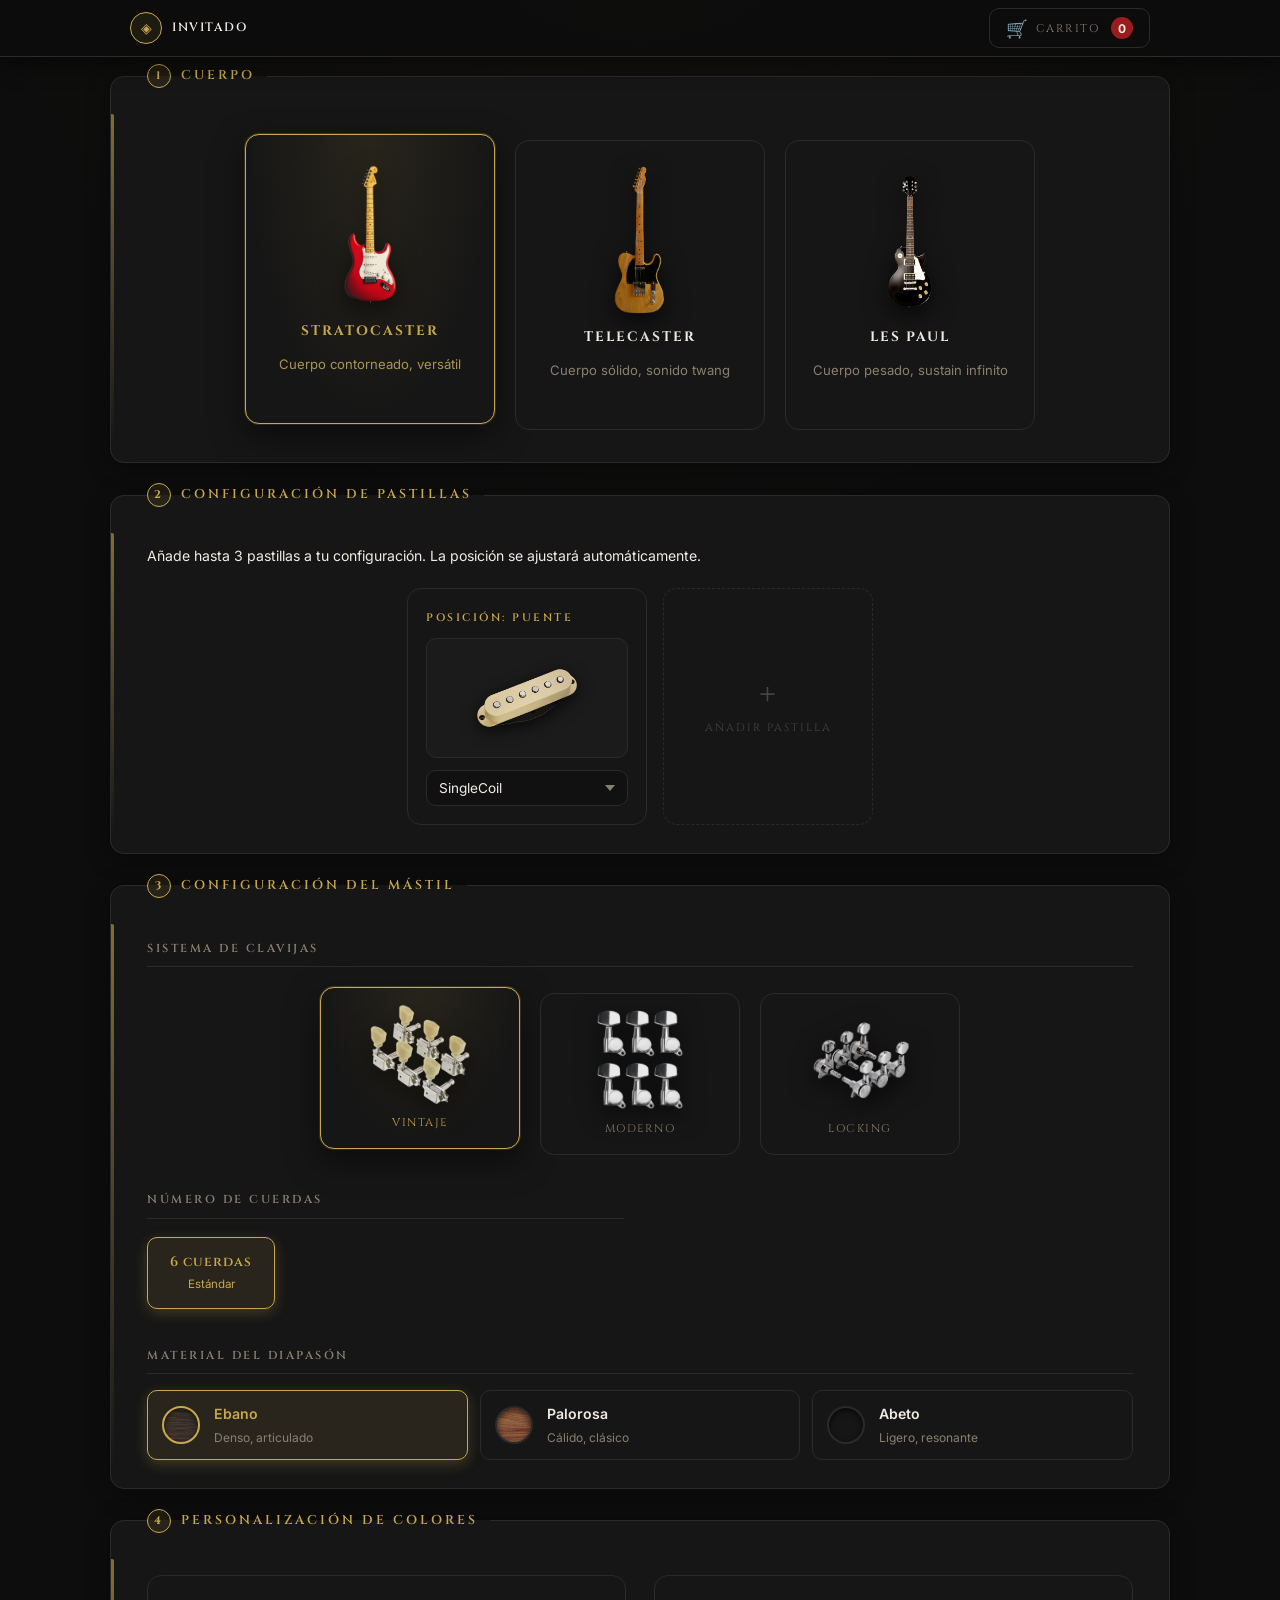
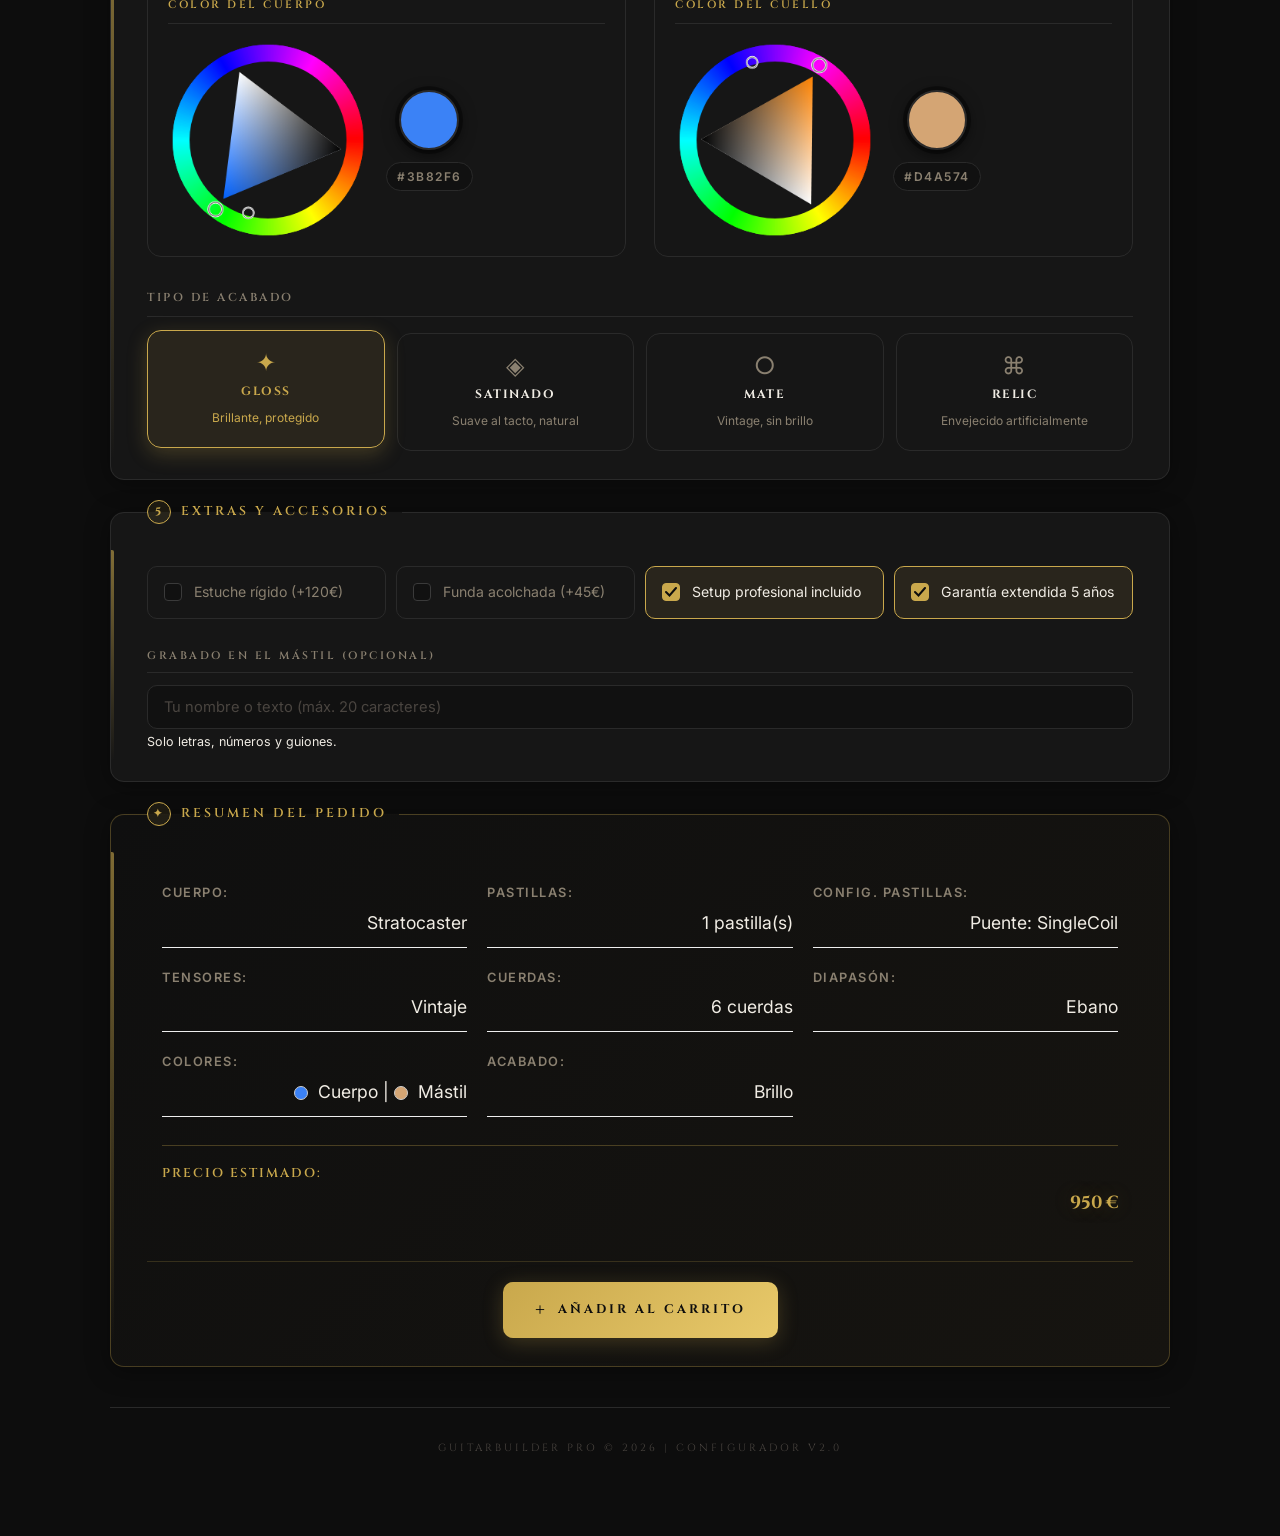
==== formulario_personalizacion_guitarra.html @ 03c35bcf "Update guitar customization form labels and options" ====
<!DOCTYPE html>
<html lang="es">
<head>
    <meta charset="UTF-8">
    <meta name="viewport" content="width=device-width, initial-scale=1.0">
    <link rel="stylesheet" href="css/main.css">
    <title>Personalización de Guitarras</title>
<base target="_blank">
</head>
<body>
    <!-- =========================================
         BARRA DE NAVEGACIÓN SUPERIOR
         ========================================= -->
    <nav class="barra-superior">
        <div class="barra-contenido">
            <!-- Usuario -->
            <div class="barra-usuario">
                <span class="usuario-icono">◈</span>
                <span class="usuario-nombre" id="nombre-usuario">Invitado</span>
                <button type="button" class="btn-logout" id="btn-logout" onclick="cerrarSesion()" style="display: none;">
                    Salir
                </button>
            </div>
            
            <!-- Carrito -->
            <div class="barra-carrito">
                <button type="button" class="btn-carrito" id="btn-carrito" onclick="toggleCarrito()">
                    <span class="carrito-icono">🛒</span>
                    <span class="carrito-texto">Carrito</span>
                    <span class="carrito-contador" id="contador-carrito">0</span>
                </button>
                
                <!-- Panel desplegable del carrito -->
                <div class="panel-carrito" id="panel-carrito">
                    <div class="carrito-header">
                        <h3>Tu Configuración</h3>
                        <button type="button" class="btn-cerrar-carrito" onclick="toggleCarrito()">✕</button>
                    </div>
                    <div class="carrito-vacio" id="carrito-vacio">
                        <p>No hay guitarras en el carrito</p>
                        <small>Configura tu guitarra ideal y añádela aquí</small>
                    </div>
                    <div class="carrito-items" id="carrito-items"></div>
                    <div class="carrito-footer" id="carrito-footer" style="display: none;">
                        <div class="carrito-total">
                            <span>Total estimado:</span>
                            <span id="carrito-total-precio">0 €</span>
                        </div>
                        <button type="button" class="btn-carrito-comprar" onclick="finalizarPedido()">
                            Finalizar Pedido
                        </button>
                    </div>
                </div>
            </div>
        </div>
    </nav>

    <main>
        <form id="configurador-guitarra" action="/procesar-pedido" method="POST">

            <!-- PASO 1: CUERPO -->
            <fieldset class="grupo-configuracion" id="grupo-cuerpo">
                <legend><h2 data-step="1">Cuerpo</h2></legend>

                <div class="opciones-radio" role="radiogroup" aria-label="Tipo de cuerpo">
                    <label class="opcion-tarjeta" id="opcion-tarjeta_cuerpo_strat">
                        <input type="radio" name="cuerpo" value="stratocaster" id="cuerpo_strat" checked required>
                        <div class="tarjeta-contenido">
                            <img src="./imgs/guitarra_strato.png" alt="Guitarra Stratocaster con cuerpo contorneado y tres pastillas simples" class="img-stratocaster">
                            <span class="nombre-opcion">Stratocaster</span>
                            <span class="descripcion-opcion">Cuerpo contorneado, versátil</span>
                        </div>
                    </label>

                    <label class="opcion-tarjeta">
                        <input type="radio" name="cuerpo" value="telecaster" id="cuerpo_tele" required>
                        <div class="tarjeta-contenido">
                            <img src="./imgs/guitarra_tele.png" alt="Guitarra Telecaster con cuerpo sólido y dos pastillas" class="img-telecaster">
                            <span class="nombre-opcion">Telecaster</span>
                            <span class="descripcion-opcion">Cuerpo sólido, sonido twang</span>
                        </div>
                    </label>

                    <label class="opcion-tarjeta">
                        <input type="radio" name="cuerpo" value="lespaul" id="cuerpo_lp" required>
                        <div class="tarjeta-contenido">
                            <img src="./imgs/guitarra_lp.png" alt="Guitarra Les Paul con cuerpo pesado y dos pastillas dobles" class="img-lespaul">
                            <span class="nombre-opcion">Les Paul</span>
                            <span class="descripcion-opcion">Cuerpo pesado, sustain infinito</span>
                        </div>
                    </label>
                </div>
            </fieldset>

            <!--PASO 2: Pastillas-->
            <fieldset class="grupo-configuracion" id="grupo-pastillas">
                <legend><h2 data-step="2">Configuración de Pastillas</h2></legend>
                <p style="color: var(--texto-secundario); margin-bottom: 20px;">Añade hasta 3 pastillas a tu configuración. La posición se ajustará automáticamente.</p>

                <div class="contenedor-dinamico-pastillas" id="contenedor-dinamico-pastillas">
                    </div>
            </fieldset>

            <!-- PASO 3: MÁSTIL -->
            <fieldset class="grupo-configuracion" id="grupo-mastil">
                <legend><h2 data-step="3">Configuración del Mástil</h2></legend>

                <!-- Tensores -->
                <div class="subgrupo">
                    <h3>Sistema de Clavijas</h3>
                    <div class="opciones-radio" role="radiogroup" aria-label="Tipo de Clavija">
                        <label class="opcion-tarjeta mini">
                            <input type="radio" name="clavijas" value="Vintaje" id="clavija_vintage" checked required>
                            <div class="tarjeta-contenido">
                                <img src="imgs/tensor_K.png" alt="Clavija tipo Kluson">
                                <span>Vintaje</span>
                            </div>
                        </label>

                        <label class="opcion-tarjeta mini">
                            <input type="radio" name="clavijas" value="Moderno" id="clavija_moderno" required>
                            <div class="tarjeta-contenido">
                                <img src="imgs/clavmod.png" alt="Clavija moderna">
                                <span>Moderno</span>
                            </div>
                        </label>

                        <label class="opcion-tarjeta mini">
                            <input type="radio" name="clavijas" value="Locking" id="clavija_locking" required>
                            <div class="tarjeta-contenido">
                                <img src="imgs/autoblock.png" alt="Clavija locking">
                                <span>Locking</span>
                            </div>
                        </label>
                    </div>
                </div>

                <!-- ENVOLTORIO NUEVO PARA LAS 2 COLUMNAS -->
                <div class="contenedor-columnas">

                    <!-- Cuerdas -->
                    <div class="subgrupo">
                        <h3>Número de Cuerdas</h3>
                        <div class="opciones-radio" role="radiogroup" aria-label="Número de cuerdas">
                            <label class="opcion-boton">
                                <input type="radio" name="cuerdas" value="6" id="cuerdas_6" checked required>
                                <span>6 cuerdas</span>
                                <small>Estándar</small>
                            </label>
                        </div>
                    </div>

                </div>

                <!-- Material del diapasón (CON TEXTURAS REALES) -->
                <div class="subgrupo">
                    <h3>Material del Diapasón</h3>
                    <div class="selector-materiales" role="radiogroup" aria-label="Material del diapasón">

                        <label class="opcion-material">
                            <input type="radio" name="diapason" value="Ebano" checked required>
                            <div class="swatch-madera" style="background-image: url('imgs/ebano.png');"></div>
                            <div class="info-material">
                                <span>Ebano</span>
                                <small>Denso, articulado</small>
                            </div>
                        </label>

                        <label class="opcion-material">
                            <input type="radio" name="diapason" value="Palorosa" required>
                            <div class="swatch-madera" style="background-image: url('imgs/palorosa.png');"></div>
                            <div class="info-material">
                                <span>Palorosa</span>
                                <small>Cálido, clásico</small>
                            </div>
                        </label>

                        <label class="opcion-material">
                            <input type="radio" name="diapason" value="Abeto" required>
                            <div class="swatch-madera" style="background-image: url('imgs/abeto.png');"></div>
                            <div class="info-material">
                                <span>Abeto</span>
                                <small>Ligero, resonante</small>
                            </div>
                        </label>

                    </div>
                </div>

            </fieldset>

            <!-- PASO 4: COLORES -->
            <fieldset class="grupo-configuracion" id="grupo-colores">
                <legend><h2 data-step="4">Personalización de Colores</h2></legend>

                <div class="ruedas-dobles">
                    <div class="selector-color-rueda">
                        <h3>Color del Cuerpo</h3>
                        <div class="rueda-wrapper">
                            <canvas id="rueda-cuerpo" class="rueda-canvas" width="260" height="260" aria-label="Rueda de color del cuerpo"></canvas>
                            <div class="rueda-preview-box">
                                <div class="rueda-preview-swatch" id="preview-cuerpo" style="background:#3B82F6;"></div>
                                <span class="hex-valor-circulo" id="hex_cuerpo">#3B82F6</span>
                            </div>
                        </div>
                        <input type="hidden" name="color_cuerpo" id="color_cuerpo" value="#3B82F6" required>
                    </div>

                    <div class="selector-color-rueda">
                        <h3>Color del Cuello</h3>
                        <div class="rueda-wrapper">
                            <canvas id="rueda-cuello" class="rueda-canvas" width="260" height="260" aria-label="Rueda de color del cuello"></canvas>
                            <div class="rueda-preview-box">
                                <div class="rueda-preview-swatch" id="preview-cuello" style="background:#D4A574;"></div>
                                <span class="hex-valor-circulo" id="hex_mastil">#D4A574</span>
                            </div>
                        </div>
                        <input type="hidden" name="color_mastil" id="color_mastil" value="#D4A574" required>
                    </div>
                </div>

                <!-- Acabado -->
                <div class="subgrupo">
                    <h3>Tipo de Acabado</h3>
                    <div class="grid-acabado">
                        <label class="opcion-acabado" for="acabado_brillo">
                            <input type="radio" name="acabado" value="brillo" id="acabado_brillo" checked>
                            <div class="acabado-contenido">
                                <span class="acabado-icono">✦</span>
                                <span class="acabado-nombre">Gloss</span>
                                <span class="acabado-desc">Brillante, protegido</span>
                            </div>
                        </label>
                        <label class="opcion-acabado" for="acabado_satin">
                            <input type="radio" name="acabado" value="satin" id="acabado_satin">
                            <div class="acabado-contenido">
                                <span class="acabado-icono">◈</span>
                                <span class="acabado-nombre">Satinado</span>
                                <span class="acabado-desc">Suave al tacto, natural</span>
                            </div>
                        </label>
                        <label class="opcion-acabado" for="acabado_mate">
                            <input type="radio" name="acabado" value="mate" id="acabado_mate">
                            <div class="acabado-contenido">
                                <span class="acabado-icono">○</span>
                                <span class="acabado-nombre">Mate</span>
                                <span class="acabado-desc">Vintage, sin brillo</span>
                            </div>
                        </label>
                        <label class="opcion-acabado" for="acabado_relic">
                            <input type="radio" name="acabado" value="relic" id="acabado_relic">
                            <div class="acabado-contenido">
                                <span class="acabado-icono">⌘</span>
                                <span class="acabado-nombre">Relic</span>
                                <span class="acabado-desc">Envejecido artificialmente</span>
                            </div>
                        </label>
                    </div>
                </div>
            </fieldset>

            <!-- PASO 5: EXTRAS -->
            <fieldset class="grupo-configuracion" id="grupo-extras">
                <legend><h2 data-step="5">Extras y Accesorios</h2></legend>

                <div class="opciones-extras">
                <label class="opcion-check">
                    <input type="checkbox" name="extras" value="estuche" id="extra_estuche">
                    <span>Estuche rígido (+120€)</span>
                </label>

                <label class="opcion-check">
                    <input type="checkbox" name="extras" value="fundas" id="extra_funda">
                    <span>Funda acolchada (+45€)</span>
                </label>

                <label class="opcion-check">
                    <input type="checkbox" name="extras" value="setup" id="extra_setup" checked>
                    <span>Setup profesional incluido</span>
                </label>

                <label class="opcion-check">
                    <input type="checkbox" name="extras" value="garantia" id="extra_garantia" checked>
                    <span>Garantía extendida 5 años</span>
                </label>
                </div>

                <!-- Grabado personalizado -->
                <div class="subgrupo campo-grabado">
                    <h3>Grabado en el mástil (opcional)</h3>
                    <input type="text" name="grabado" id="grabado" 
                           maxlength="20" placeholder="Tu nombre o texto (máx. 20 caracteres)"
                           pattern="[A-Za-z0-9\s\-]{0,20}">
                    <small>Solo letras, números y guiones.</small>
                </div>
            </fieldset>

            <!-- RESUMEN EN TIEMPO REAL -->
            <fieldset class="grupo-configuracion resumen-activo" id="grupo-resumen">
                <legend><h2 data-step="✦">Resumen del Pedido</h2></legend>

                <div class="resumen-grid">
                    <div class="resumen-item">
                        <span class="resumen-label">Cuerpo:</span>
                        <span class="resumen-valor" id="resumen-cuerpo">Stratocaster</span>
                    </div>
                    <div class="resumen-item">
                        <span class="resumen-label">Pastillas:</span>
                        <span class="resumen-valor" id="resumen-pastillas">2 pastillas</span>
                    </div>
                    <div class="resumen-item">
                        <span class="resumen-label">Config. pastillas:</span>
                        <span class="resumen-valor" id="resumen-tipos-pastilla">Puente: Single Coil | Mástil: Single Coil</span>
                    </div>
                    <div class="resumen-item">
                        <span class="resumen-label">Tensores:</span>
                        <span class="resumen-valor" id="resumen-tensor">Vintage Kluson</span>
                    </div>
                    <div class="resumen-item">
                        <span class="resumen-label">Cuerdas:</span>
                        <span class="resumen-valor" id="resumen-cuerdas">6 cuerdas</span>
                    </div>
                    <div class="resumen-item">
                        <span class="resumen-label">Diapasón:</span>
                        <span class="resumen-valor" id="resumen-diapason">Ebano</span>
                    </div>
                    <div class="resumen-item">
                        <span class="resumen-label">Colores:</span>
                        <span class="resumen-valor" id="resumen-colores">Cuerpo: Azul | Mástil: Natural</span>
                    </div>
                    <div class="resumen-item">
                        <span class="resumen-label">Acabado:</span>
                        <span class="resumen-valor" id="resumen-acabado">Brillo</span>
                    </div>
                    <div class="resumen-item resumen-total">
                        <span class="resumen-label">Precio estimado:</span>
                        <span class="resumen-valor" id="resumen-precio">1.299 €</span>
                    </div>
                </div>
                
                <!-- Botón añadir al carrito -->
                <div class="acciones-carrito-form">
                    <button type="button" class="btn-primario" id="btn-anadir-carrito" onclick="anadirAlCarrito()">
                        <span class="btn-icono">+</span>
                        Añadir al Carrito
                    </button>
                </div>
            </fieldset>
        </form>
    </main>

    <footer>
        <p>GuitarBuilder Pro &copy; 2026 | Configurador v2.0</p>
    </footer>

    <script>

        // =========================================
        // GESTIÓN DEL USUARIO — Verificar sesión con Flask
        // =========================================

        const API_URL = "https://pr3-web.onrender.com";  // URL de tu Flask

        async function cargarUsuario() {
            const nombreElement = document.getElementById('nombre-usuario');
            const logoutBtn = document.getElementById('btn-logout');
            
            // 1. Intentar primero con localStorage (más fiable en archivos locales)
            const usuarioLocal = localStorage.getItem('guitarUser');
            
            if (usuarioLocal) {
                nombreElement.textContent = usuarioLocal;
                if (logoutBtn) logoutBtn.style.display = 'inline-block';
            }

            // 2. Intentar sincronizar con el servidor de fondo
            try {
                const respuesta = await fetch(`${API_URL}/me`, {
                    method: 'GET',
                    credentials: 'include'
                });
                const datos = await respuesta.json();
                
                if (datos.logged_in && datos.user) {
                    const nombreMostrar = datos.user.nombre || datos.user.username;
                    nombreElement.textContent = nombreMostrar;
                    localStorage.setItem('guitarUser', nombreMostrar);
                    if (logoutBtn) logoutBtn.style.display = 'inline-block';
                }
            } catch (error) {
                console.warn('No se pudo conectar con el servidor, usando datos locales.');
            }
        }

        // Función para cerrar sesión
        function cerrarSesion() {
            // Limpiar localStorage
            localStorage.removeItem('guitarUser');
            localStorage.removeItem('guitarUserId');
            
            // Llamar a Flask para cerrar sesión en el servidor
            fetch(`${API_URL}/logout`, {
                method: 'POST',
                credentials: 'include'
            }).finally(() => {
                // Redirigir al login
                window.location.href = 'login.html';
            });
        }
        
        let carrito = [];
        
        function toggleCarrito() {
            const panel = document.getElementById('panel-carrito');
            panel.classList.toggle('activo');
        }
        
        function actualizarCarritoUI() {
            const contador = document.getElementById('contador-carrito');
            const itemsContainer = document.getElementById('carrito-items');
            const vacioMsg = document.getElementById('carrito-vacio');
            const footer = document.getElementById('carrito-footer');
            const totalPrecio = document.getElementById('carrito-total-precio');
            
            contador.textContent = carrito.length;
            
            if (carrito.length === 0) {
                vacioMsg.style.display = 'block';
                itemsContainer.innerHTML = '';
                footer.style.display = 'none';
                return;
            }
            
            vacioMsg.style.display = 'none';
            footer.style.display = 'block';
            
            let total = 0;
            itemsContainer.innerHTML = carrito.map((item, index) => {
                total += item.precio;
                const nombreCuerpo = textos.cuerpo[item.tipo] || item.tipo;
                const nombreAcabado = textos.acabado[item.acabado] || item.acabado;
                return `
                    <div class="carrito-item">
                        <div class="carrito-item-info">
                            <span class="carrito-item-nombre">${nombreCuerpo}</span>
                            <span class="carrito-item-detalles">${item.pastilla} · ${nombreAcabado}</span>
                        </div>
                        <div class="carrito-item-precio">${item.precio.toLocaleString('es-ES')} €</div>
                        <button type="button" class="btn-eliminar-item" onclick="eliminarDelCarrito(${index})">✕</button>
                    </div>
                `;
            }).join('');
            
            totalPrecio.textContent = total.toLocaleString('es-ES') + ' €';
        }
        
        function anadirAlCarrito() {
            const precioTexto = document.getElementById('resumen-precio').textContent;
            const precio = parseInt(precioTexto.replace(/\D/g, ''));

            // Leemos los valores CRUDOS del formulario (no los textos del resumen)
            const fd = new FormData(form);
            const datos = Object.fromEntries(fd);

            // Configuración de pastillas: recogemos cada select dinámico con su posición
            const selectsPastillas = contenedorDinamico.querySelectorAll('select');
            const numPastillas = selectsPastillas.length;
            const configPastillas = [];
            selectsPastillas.forEach((sel, index) => {
                const pos = nombresPosiciones[numPastillas][index];
                configPastillas.push(`${pos}: ${textos.tipo_pastilla[sel.value]}`);
            });

            const config = {
                // Campos que van directos al JSON del pedido
                tipo:        datos.cuerpo || '',                       // tipoPedido (Forma)
                madera:      datos.diapason || '',                     // maderaPedido
                color:       datos.color_cuerpo || '',                 // colorPedido (cuerpo)
                acabado:     datos.acabado || '',                      // acabadoPedido
                pastilla:    configPastillas.join(' | '),              // pastillaPedido
                clavija:     datos.clavijas || '',                     // clavijaPedido
                inscripcion: (datos.grabado || '').trim(),             // InscripcionPedido
                precio:      precio,

                // Datos extra que no van en el formato JSON pero conviene guardar
                detalles: {
                    colorMastil: datos.color_mastil || '',
                    cuerdas:     datos.cuerdas || '',
                    extras:      fd.getAll('extras')
                }
            };

            carrito.push(config);
            actualizarCarritoUI();
            
            const btn = document.getElementById('btn-anadir-carrito');
            const originalText = btn.innerHTML;
            btn.innerHTML = '<span class="btn-icono">✓</span> Añadido';
            btn.style.background = 'linear-gradient(135deg, #2a9b2a 0%, #3cb043 100%)';
            setTimeout(() => {
                btn.innerHTML = originalText;
                btn.style.background = '';
            }, 1500);
        }
        
        function eliminarDelCarrito(index) {
            carrito.splice(index, 1);
            actualizarCarritoUI();
        }
        
        async function finalizarPedido() {
            if (carrito.length === 0) {
                alert("El carrito está vacío");
                return;
            }

            // Enviamos la primera guitarra del carrito.
            const item = carrito[0];

            const datosPedido = {
                tipo:        item.tipo,         // tipoPedido (Forma)
                madera:      item.madera,       // maderaPedido
                color:       item.color,        // colorPedido
                acabado:     item.acabado,      // acabadoPedido
                pastilla:    item.pastilla,     // pastillaPedido
                clavija:     item.clavija,      // clavijaPedido
                inscripcion: item.inscripcion,  // InscripcionPedido
                precio:      item.precio,
                detalles:    JSON.stringify(item.detalles)
            };

            try {
                const respuesta = await fetch(`${API_URL}/pedido`, {
                    method: 'POST',
                    headers: { 'Content-Type': 'application/json' },
                    credentials: 'include', // CRÍTICO: Para enviar la cookie de sesión
                    body: JSON.stringify(datosPedido)
                });

                const resultado = await respuesta.json();

                if (respuesta.ok) {
                    alert(`¡Pedido realizado con éxito! ID: ${resultado.pedido_id}`);
                    carrito = []; // Vaciar carrito
                    actualizarCarritoUI();
                    toggleCarrito(); // Cerrar panel
                } else {
                    alert("Error: " + resultado.error);
                }
            } catch (error) {
                console.error("Error al enviar el pedido:", error);
                alert("No se pudo conectar con el servidor.");
            }
        }
        
        document.addEventListener('click', (e) => {
            const carritoContainer = document.querySelector('.barra-carrito');
            if (!carritoContainer.contains(e.target)) {
                document.getElementById('panel-carrito').classList.remove('activo');
            }
        });

        // =========================================
        // RESTO DEL SCRIPT ORIGINAL
        // =========================================
        const form = document.getElementById('configurador-guitarra');

        const textos = {
            cuerpo: { stratocaster: 'Stratocaster', telecaster: 'Telecaster', lespaul: 'Les Paul' },
            tensor: { 'Vintaje': 'Vintaje', 'Moderno': 'Moderno', 'Locking': 'Locking' },
            diapason: { arce: 'Arce', palorosa: 'Palorosa', ebano: 'Ébano', pauferro: 'Pau Ferro', richlite: 'Richlite' },
            acabado: { brillo: 'Brillo', satin: 'Satinado', mate: 'Mate', relic: 'Relic' },
            tipo_pastilla: { 'P-90': 'P-90', 'SingleCoil': 'SingleCoil', 'Humbucker': 'Humbucker' }
        };

        const posicionesPastilla = {
            1: ['Puente'],
            2: ['Mástil', 'Puente'],
            3: ['Mástil', 'Medio', 'Puente']
        };

        const maxPastillas = 3;
        const contenedorDinamico = document.getElementById('contenedor-dinamico-pastillas');

        const nombresPosiciones = {
            1: ['Puente'],
            2: ['Mástil', 'Puente'],
            3: ['Mástil', 'Medio', 'Puente']
        };

        const imagenesPastillas = {
            'SingleCoil': 'imgs/single.png',
            'Humbucker': 'imgs/humb.png',
            'P-90': 'imgs/P90.png'
        };

        function renderizarPastillasDinamicas() {
            const selectsActuales = contenedorDinamico.querySelectorAll('select');
            const valoresGuardados = Array.from(selectsActuales).map(select => select.value);
            
            let numActual = valoresGuardados.length > 0 ? valoresGuardados.length : 1;
            contenedorDinamico.innerHTML = '';
            const posiciones = nombresPosiciones[numActual];

            for (let i = 0; i < numActual; i++) {
                const num = i + 1;
                const valorPrevio = valoresGuardados[i] || 'SingleCoil';
                const rutaImagen = imagenesPastillas[valorPrevio];
                
                const bloqueHTML = `
                    <div class="bloque-pastilla" id="bloque_pastilla_${num}">
                        ${numActual > 1 ? `<button type="button" class="btn-eliminar" onclick="eliminarPastilla(${i})" aria-label="Eliminar pastilla">✕</button>` : ''}
                        <h3 class="label-posicion">Posición: ${posiciones[i]}</h3>
                        
                        <div class="imagen-pastilla-contenedor">
                            <img src="${rutaImagen}" alt="Pastilla ${valorPrevio}" id="img_pastilla_${num}">
                        </div>

                        <label for="tipo_pastilla_${num}" style="display:none;">Tipo de pastilla ${num}</label>
                        <select name="tipo_pastilla_${num}" id="tipo_pastilla_${num}" onchange="cambiarImagenPastilla(${num}, this.value); actualizarResumen();" required>
                            <option value="P-90" ${valorPrevio === 'P-90' ? 'selected' : ''}>P-90</option>
                            <option value="SingleCoil" ${valorPrevio === 'SingleCoil' ? 'selected' : ''}>SingleCoil</option>
                            <option value="Humbucker" ${valorPrevio === 'Humbucker' ? 'selected' : ''}>Humbucker</option>
                        </select>
                    </div>
                `;
                contenedorDinamico.insertAdjacentHTML('beforeend', bloqueHTML);
            }

            if (numActual < maxPastillas) {
                const btnAddHTML = `
                    <button type="button" class="btn-add-pastilla" onclick="añadirPastilla()">
                        <span class="icono-plus">+</span>
                        <span>Añadir pastilla</span>
                    </button>
                `;
                contenedorDinamico.insertAdjacentHTML('beforeend', btnAddHTML);
            }
            
            actualizarResumen();
        }

        window.cambiarImagenPastilla = function(num, valor) {
            const img = document.getElementById(`img_pastilla_${num}`);
            if (img) {
                img.style.opacity = '0';
                setTimeout(() => {
                    img.src = imagenesPastillas[valor];
                    img.alt = `Pastilla ${valor}`;
                    img.style.opacity = '1';
                }, 200);
            }
        };

        window.añadirPastilla = function() {
            const selects = contenedorDinamico.querySelectorAll('select');
            if (selects.length < maxPastillas) {
                const divTemporal = document.createElement('select');
                divTemporal.value = 'SingleCoil';
                contenedorDinamico.insertBefore(divTemporal, contenedorDinamico.lastElementChild);
                renderizarPastillasDinamicas();
            }
        };

        window.eliminarPastilla = function(indexParaBorrar) {
            const bloques = document.querySelectorAll('.bloque-pastilla');
            if (bloques.length > 1) {
                bloques[indexParaBorrar].remove();
                renderizarPastillasDinamicas();
            }
        };

        const PRECIOS = {
            base: 800,
            cuerpo: { stratocaster: 100, telecaster: 120, lespaul: 250 },
            pastillas: { 'SingleCoil': 50, 'Humbucker': 80, 'P-90': 70 },
            extras: { estuche: 120, fundas: 45, setup: 0, garantia: 0 }
        };

        function validarTexto(valor) {
            if (!valor || valor === "undefined") {
                return '<span class="por-escoger">Por escoger...</span>';
            }
            return valor;
        }

        function actualizarResumen() {
            const fd = new FormData(form);
            const datos = Object.fromEntries(fd);
            let precioTotal = PRECIOS.base;

            const textoCuerpo = textos.cuerpo[datos.cuerpo];
            document.getElementById('resumen-cuerpo').innerHTML = validarTexto(textoCuerpo);
            if(datos.cuerpo) precioTotal += PRECIOS.cuerpo[datos.cuerpo];

            const selectsPastillas = contenedorDinamico.querySelectorAll('select');
            let detallePastillas = [];
            selectsPastillas.forEach((sel, index) => {
                const tipo = sel.value;
                const pos = nombresPosiciones[selectsPastillas.length][index];
                detallePastillas.push(`${pos}: ${textos.tipo_pastilla[tipo]}`);
                precioTotal += PRECIOS.pastillas[tipo];
            });
            
            document.getElementById('resumen-pastillas').innerHTML = selectsPastillas.length > 0 
                ? `${selectsPastillas.length} pastilla(s)` 
                : validarTexto();
            document.getElementById('resumen-tipos-pastilla').innerHTML = detallePastillas.length > 0 
                ? detallePastillas.join(' | ') 
                : validarTexto();

            const dotCuerpo = `<span class="color-muestra-resumen" style="background:${datos.color_cuerpo}"></span>`;
            const dotMastil = `<span class="color-muestra-resumen" style="background:${datos.color_mastil}"></span>`;
            document.getElementById('resumen-colores').innerHTML = 
                `${dotCuerpo} Cuerpo | ${dotMastil} Mástil`;

            const extrasSeleccionados = fd.getAll('extras');
            extrasSeleccionados.forEach(ex => {
                precioTotal += PRECIOS.extras[ex] || 0;
            });

            document.getElementById('resumen-tensor').innerHTML = validarTexto(textos.tensor[datos.clavijas]);
            document.getElementById('resumen-cuerdas').innerHTML = validarTexto(datos.cuerdas ? datos.cuerdas + " cuerdas" : undefined);
            document.getElementById('resumen-diapason').innerHTML = validarTexto(datos.diapason);
            document.getElementById('resumen-acabado').innerHTML = validarTexto(textos.acabado[datos.acabado]);

            document.getElementById('resumen-precio').textContent = precioTotal.toLocaleString('es-ES') + " €";
        }

        form.addEventListener('input', (e) => {
            if (e.target.name === 'pastillas') {
                generarSelectoresPastillas();
            }
            actualizarResumen();
        });

        form.addEventListener('change', (e) => {
            if (e.target.name === 'pastillas') {
                generarSelectoresPastillas();
            }
            actualizarResumen();
        });

        function initRuedaColor(canvasId, hiddenInputId, hexDisplayId, previewId, initialColor) {
            const canvas      = document.getElementById(canvasId);
            const ctx         = canvas.getContext('2d');
            const hiddenInput = document.getElementById(hiddenInputId);
            const hexDisplay  = document.getElementById(hexDisplayId);
            const preview     = document.getElementById(previewId);
            const cx = canvas.width / 2;
            const cy = canvas.height / 2;
            const outerR = cx - 6;
            const innerR = outerR - 22;

            let hue = 0;
            let markerAngle = 0;
            let triSat = 0.6;
            let triBri = 0.8;
            let dragging = null;

            function hexFromHSB(h, s, b) {
                h = h % 360;
                const c = b * s;
                const x = c * (1 - Math.abs((h / 60) % 2 - 1));
                const m = b - c;
                let r,g,bl;
                if (h < 60)      { r=c; g=x; bl=0; }
                else if (h < 120){ r=x; g=c; bl=0; }
                else if (h < 180){ r=0; g=c; bl=x; }
                else if (h < 240){ r=0; g=x; bl=c; }
                else if (h < 300){ r=x; g=0; bl=c; }
                else             { r=c; g=0; bl=x; }
                const toHex = v => Math.round((v + m) * 255).toString(16).padStart(2, '0');
                return `#${toHex(r)}${toHex(g)}${toHex(bl)}`;
            }

            function hexToHSB(hex) {
                const r = parseInt(hex.slice(1,3),16)/255;
                const g = parseInt(hex.slice(3,5),16)/255;
                const b = parseInt(hex.slice(5,7),16)/255;
                const max = Math.max(r,g,b), min = Math.min(r,g,b), d = max - min;
                let h = 0;
                if (d !== 0) {
                    if (max === r) h = ((g - b) / d + 6) % 6;
                    else if (max === g) h = (b - r) / d + 2;
                    else h = (r - g) / d + 4;
                    h *= 60;
                }
                return { h, s: max === 0 ? 0 : d / max, b: max };
            }

            function drawWheel() {
                ctx.clearRect(0, 0, canvas.width, canvas.height);

                for (let deg = 0; deg < 360; deg++) {
                    const startAngle = (deg - 1) * Math.PI / 180;
                    const endAngle   = (deg + 1) * Math.PI / 180;
                    ctx.beginPath();
                    ctx.moveTo(cx, cy);
                    ctx.arc(cx, cy, outerR, startAngle, endAngle);
                    ctx.closePath();
                    ctx.fillStyle = `hsl(${deg},100%,50%)`;
                    ctx.fill();
                }

                ctx.save();
                ctx.globalCompositeOperation = 'destination-out';
                ctx.beginPath();
                ctx.arc(cx, cy, innerR, 0, Math.PI * 2);
                ctx.fill();
                ctx.restore();

                const triR = innerR - 6;
                const a0 = (hue - 90) * Math.PI / 180;
                const a1 = a0 + (2 * Math.PI / 3);
                const a2 = a0 - (2 * Math.PI / 3);

                const px = [cx + triR*Math.cos(a0), cx + triR*Math.cos(a1), cx + triR*Math.cos(a2)];
                const py = [cy + triR*Math.sin(a0), cy + triR*Math.sin(a1), cy + triR*Math.sin(a2)];

                ctx.save();
                ctx.beginPath();
                ctx.moveTo(px[0], py[0]);
                ctx.lineTo(px[1], py[1]);
                ctx.lineTo(px[2], py[2]);
                ctx.closePath();
                ctx.clip();

                const gColor = ctx.createLinearGradient(px[0], py[0], (px[1]+px[2])/2, (py[1]+py[2])/2);
                gColor.addColorStop(0, `hsl(${hue},100%,50%)`);
                gColor.addColorStop(1, '#ffffff');
                ctx.fillStyle = gColor;
                ctx.fillRect(cx - triR - 4, cy - triR - 4, (triR + 4) * 2, (triR + 4) * 2);

                const gDark = ctx.createLinearGradient(px[2], py[2], (px[0]+px[1])/2, (py[0]+py[1])/2);
                gDark.addColorStop(0, 'rgba(0,0,0,1)');
                gDark.addColorStop(1, 'rgba(0,0,0,0)');
                ctx.fillStyle = gDark;
                ctx.fillRect(cx - triR - 4, cy - triR - 4, (triR + 4) * 2, (triR + 4) * 2);

                ctx.restore();

                const ma = hue * Math.PI / 180 - Math.PI / 2;
                const mr = (outerR + innerR) / 2;
                ctx.beginPath();
                ctx.arc(cx + mr*Math.cos(ma), cy + mr*Math.sin(ma), 9, 0, Math.PI * 2);
                ctx.strokeStyle = '#fff';
                ctx.lineWidth = 3;
                ctx.stroke();
                ctx.strokeStyle = 'rgba(0,0,0,0.5)';
                ctx.lineWidth = 1.5;
                ctx.stroke();

                const mx = px[2] + triSat * (px[1] - px[2]) + triBri * (px[0] - px[1]);
                const my = py[2] + triSat * (py[1] - py[2]) + triBri * (py[0] - py[1]);

                ctx.beginPath();
                ctx.arc(mx, my, 7, 0, Math.PI * 2);
                ctx.strokeStyle = '#fff';
                ctx.lineWidth = 2.5;
                ctx.stroke();
                ctx.strokeStyle = 'rgba(0,0,0,0.5)';
                ctx.lineWidth = 1;
                ctx.stroke();
            }

            function getColor() {
                const s = Math.max(0, Math.min(1, triSat));
                const b = Math.max(0, Math.min(1, triBri));
                const realSat = b === 0 ? 0 : s;
                const realBri = b;
                return hexFromHSB(hue, realSat, realBri);
            }

            function triR() { return innerR - 6; }

            function getTriVertices() {
                const a0 = (hue - 90) * Math.PI / 180;
                const a1 = a0 + (2 * Math.PI / 3);
                const a2 = a0 - (2 * Math.PI / 3);
                const r = triR();
                return {
                    px: [cx + r*Math.cos(a0), cx + r*Math.cos(a1), cx + r*Math.cos(a2)],
                    py: [cy + r*Math.sin(a0), cy + r*Math.sin(a1), cy + r*Math.sin(a2)]
                };
            }

            function pixelToTriCoords(mx, my) {
                const {px, py} = getTriVertices();
                const dx = mx - px[2], dy = my - py[2];
                const e1x = px[1]-px[2], e1y = py[1]-py[2];
                const e2x = px[0]-px[1], e2y = py[0]-py[1];
                const det = e1x*e2y - e1y*e2x;
                if (Math.abs(det) < 1e-6) return null;
                const s = (dx*e2y - dy*e2x) / det;
                const b = (e1x*dy - e1y*dx) / det;
                return { s: Math.max(0, Math.min(1, s)), b: Math.max(0, Math.min(1, b)) };
            }

            function isInRing(mx, my) {
                const d = Math.sqrt((mx-cx)**2 + (my-cy)**2);
                return d >= innerR && d <= outerR;
            }

            function isInTriangle(mx, my) {
                const {px, py} = getTriVertices();
                function sign(p1x,p1y,p2x,p2y,p3x,p3y) {
                    return (p1x-p3x)*(p2y-p3y)-(p2x-p3x)*(p1y-p3y);
                }
                const d1 = sign(mx,my,px[0],py[0],px[1],py[1]);
                const d2 = sign(mx,my,px[1],py[1],px[2],py[2]);
                const d3 = sign(mx,my,px[2],py[2],px[0],py[0]);
                const hasNeg = (d1<0)||(d2<0)||(d3<0);
                const hasPos = (d1>0)||(d2>0)||(d3>0);
                return !(hasNeg && hasPos);
            }

            function updateFromEvent(e) {
                const rect = canvas.getBoundingClientRect();
                const scaleX = canvas.width / rect.width;
                const scaleY = canvas.height / rect.height;
                const clientX = e.touches ? e.touches[0].clientX : e.clientX;
                const clientY = e.touches ? e.touches[0].clientY : e.clientY;
                const mx = (clientX - rect.left) * scaleX;
                const my = (clientY - rect.top)  * scaleY;

                if (dragging === 'ring' || (dragging === null && isInRing(mx, my))) {
                    dragging = 'ring';
                    hue = ((Math.atan2(my - cy, mx - cx) * 180 / Math.PI) + 90 + 360) % 360;
                } else if (dragging === 'tri' || (dragging === null && isInTriangle(mx, my))) {
                    dragging = 'tri';
                    const coords = pixelToTriCoords(mx, my);
                    if (coords) { triSat = coords.s; triBri = coords.b; }
                }

                drawWheel();
                const hex = getColor();
                hiddenInput.value = hex;
                hexDisplay.textContent = hex.toUpperCase();
                preview.style.background = hex;
                actualizarResumen();
            }

            canvas.addEventListener('mousedown',  e => { dragging = null; updateFromEvent(e); });
            canvas.addEventListener('touchstart',  e => { e.preventDefault(); dragging = null; updateFromEvent(e); }, { passive: false });
            window.addEventListener('mousemove',  e => { if (dragging) updateFromEvent(e); });
            window.addEventListener('touchmove',  e => { if (dragging) { e.preventDefault(); updateFromEvent(e); } }, { passive: false });
            window.addEventListener('mouseup',    () => dragging = null);
            window.addEventListener('touchend',   () => dragging = null);

            const initHSB = hexToHSB(initialColor);
            hue = initHSB.h;
            triSat = initHSB.s;
            triBri = initHSB.b;
            drawWheel();
        }

        initRuedaColor('rueda-cuerpo', 'color_cuerpo', 'hex_cuerpo', 'preview-cuerpo', '#3B82F6');
        initRuedaColor('rueda-cuello', 'color_mastil', 'hex_mastil', 'preview-cuello', '#D4A574');

        window.addEventListener('load', () => {
            cargarUsuario();
            renderizarPastillasDinamicas();

            const guardado = localStorage.getItem('configGuitarra');
            if (guardado) {
                const datos = JSON.parse(guardado);

                Object.keys(datos).forEach(key => {
                    if (key.startsWith('tipo_pastilla_')) return;

                    const val = datos[key];
                    const input = form.elements[key];
                    if (!input) return;

                    if (input.type === 'checkbox') {
                        input.checked = true;
                    } else if (input.type === 'radio') {
                        const radio = form.querySelector(`[name="${key}"][value="${val}"]`);
                        if (radio) radio.checked = true;
                    } else if (input.tagName === 'SELECT') {
                        input.value = val;
                    } else {
                        input.value = val;
                    }
                });

                generarSelectoresPastillas();

                for (let i = 1; i <= 3; i++) {
                    if (datos[`tipo_pastilla_${i}`]) {
                        const sel = document.getElementById(`tipo_pastilla_${i}`);
                        if (sel) sel.value = datos[`tipo_pastilla_${i}`];
                    }
                }

                actualizarResumen();
            }
        });
    </script>
</body>
</html>
---- css/main.css ----
@import url('https://fonts.googleapis.com/css2?family=Cinzel:wght@400;600;700&family=Inter:wght@300;400;500;600&display=swap');

/* =========================================
   VARIABLES
   ========================================= */
:root {
    --bg:            #0d0d0d;
    --bg-card:       #161616;
    --bg-card-hover: #1e1e1e;
    --bg-input:      #111111;

    --oro:           #c9a84c;
    --oro-brillante: #e8c96a;
    --oro-suave:     rgba(201,168,76,0.10);
    --oro-glow:      rgba(201,168,76,0.25);

    --rojo:          #9b1c1c;
    --rojo-suave:    rgba(155,28,28,0.15);
    --rojo-hover:    #b22222;

    --borde:         #2a2a2a;
    --borde-hover:   #3a3a3a;

    --txt:           #f0ece4;
    --txt-sec:       #8a8070;
    --txt-dim:       #4a4540;

    --radius:        10px;
    --radius-lg:     14px;
    --transition:    0.25s cubic-bezier(0.25,0.8,0.25,1);

    --fuente-titulo: 'Cinzel', serif;
    --fuente-texto:  'Inter', sans-serif;
}

/* =========================================
   RESET & BASE
   ========================================= */
*, *::before, *::after { box-sizing: border-box; margin: 0; padding: 0; }

html { scroll-behavior: smooth; }

body {
    background-color: var(--bg);
    background-image:
        radial-gradient(ellipse 80% 40% at 50% -10%, rgba(201,168,76,0.06) 0%, transparent 70%);
    color: var(--txt);
    font-family: var(--fuente-texto);
    font-size: 15px;
    line-height: 1.6;
    min-height: 100vh;
    display: flex;
    flex-direction: column;
    align-items: center;
    padding: 0 20px 60px;
    margin-top: 5vw;
}

/* =========================================
   HEADER
   ========================================= */
header {
    width: 100%;
    max-width: 1060px;
    text-align: center;
    padding: 70px 20px 50px;
    position: relative;
}

header::before {
    content: '';
    display: block;
    width: 60px;
    height: 2px;
    background: linear-gradient(90deg, transparent, var(--oro), transparent);
    margin: 0 auto 24px;
}

header h1 {
    font-family: var(--fuente-titulo);
    font-size: clamp(2rem, 5vw, 3.2rem);
    font-weight: 700;
    color: var(--oro);
    letter-spacing: 4px;
    text-transform: uppercase;
    line-height: 1.1;
    text-shadow: 0 0 40px rgba(201,168,76,0.3);
    margin-bottom: 14px;
}

header p {
    font-size: 0.95rem;
    color: var(--txt-sec);
    letter-spacing: 2px;
    text-transform: uppercase;
    font-weight: 300;
}

header::after {
    content: '';
    display: block;
    width: 120px;
    height: 1px;
    background: linear-gradient(90deg, transparent, var(--oro), transparent);
    margin: 28px auto 0;
    opacity: 0.4;
}

/* =========================================
   LAYOUT PRINCIPAL
   ========================================= */
main {
    width: 100%;
    max-width: 1060px;
}

/* =========================================
   FIELDSET / SECCIONES
   ========================================= */
.grupo-configuracion {
    width: 100%;
    background: var(--bg-card);
    border: 1px solid var(--borde);
    border-radius: var(--radius-lg);
    padding: 36px 36px 28px;
    margin-bottom: 20px;
    position: relative;
    overflow: visible;
    box-shadow: 0 4px 24px rgba(0,0,0,0.4);
    transition: border-color var(--transition);
}

.grupo-configuracion:hover {
    border-color: var(--borde-hover);
}

/* Línea dorada lateral izquierda */
.grupo-configuracion::before {
    content: '';
    position: absolute;
    top: 20px;
    bottom: 20px;
    left: 0;
    width: 3px;
    background: linear-gradient(180deg, var(--oro) 0%, transparent 100%);
    border-radius: 0 2px 2px 0;
    opacity: 0.6;
}

legend {
    padding: 0 12px 0 0;
    margin-bottom: 6px;
}

legend h2 {
    font-family: var(--fuente-titulo);
    font-size: 0.8rem;
    font-weight: 600;
    color: var(--oro);
    letter-spacing: 3px;
    text-transform: uppercase;
    display: flex;
    align-items: center;
    gap: 10px;
}

legend h2::before {
    content: attr(data-step);
    display: inline-flex;
    align-items: center;
    justify-content: center;
    width: 24px;
    height: 24px;
    border-radius: 50%;
    background: var(--oro-suave);
    border: 1px solid var(--oro);
    font-size: 0.7rem;
    font-weight: 700;
    color: var(--oro);
    flex-shrink: 0;
}

.subgrupo {
    margin-bottom: 32px;
    width: 100%;
}

.subgrupo:last-child { margin-bottom: 0; }

.subgrupo h3 {
    font-family: var(--fuente-titulo);
    font-size: 0.72rem;
    font-weight: 600;
    color: var(--txt-sec);
    letter-spacing: 2.5px;
    text-transform: uppercase;
    margin-bottom: 16px;
    padding-bottom: 8px;
    border-bottom: 1px solid var(--borde);
}

.grupo-configuracion > p {
    color: var(--txt-sec);
    font-size: 0.88rem;
    margin-bottom: 24px;
    margin-top: -4px;
}

/* =========================================
   TARJETAS DE RADIO (guitarras, clavijas)
   ========================================= */
input[type="radio"],
input[type="checkbox"] { display: none; }

.opciones-radio {
    display: flex;
    justify-content: center;
    flex-wrap: wrap;
    gap: 20px;
    padding: 10px 0 4px;
}

.tarjeta-contenido {
    display: flex;
    flex-direction: column;
    align-items: center;
    justify-content: flex-start;
    width: 250px;
    min-height: 290px;
    padding: 24px 18px 20px;
    gap: 12px;
    background: var(--bg-card);
    border: 1.5px solid var(--borde);
    border-radius: var(--radius-lg);
    text-align: center;
    cursor: pointer;
    transition: all var(--transition);
    position: relative;
    overflow: hidden;
}

.tarjeta-contenido::after {
    content: '';
    position: absolute;
    inset: 0;
    border-radius: var(--radius-lg);
    background: radial-gradient(ellipse at 50% 0%, var(--oro-suave), transparent 70%);
    opacity: 0;
    transition: opacity var(--transition);
    pointer-events: none;
}

.tarjeta-contenido img {
    width: 100%;
    height: 150px;
    object-fit: contain;
    filter: drop-shadow(0 8px 12px rgba(0,0,0,0.7));
    transition: transform 0.35s ease;
}

.nombre-opcion {
    font-family: var(--fuente-titulo);
    font-size: 0.85rem;
    font-weight: 700;
    letter-spacing: 2px;
    text-transform: uppercase;
    color: var(--txt);
    transition: color var(--transition);
}

.descripcion-opcion {
    color: var(--txt-sec);
    font-size: 0.82rem;
    line-height: 1.4;
    transition: color var(--transition);
}

/* Hover */
.opcion-tarjeta:hover .tarjeta-contenido {
    border-color: var(--rojo-hover);
    transform: translateY(-6px);
    box-shadow: 0 12px 28px rgba(0,0,0,0.5), 0 0 0 1px rgba(178,34,34,0.2);
}
.opcion-tarjeta:hover .tarjeta-contenido img { transform: scale(1.06) translateY(-2px); }

/* Seleccionado */
input[type="radio"]:checked + .tarjeta-contenido {
    border-color: var(--oro);
    transform: translateY(-6px);
    box-shadow: 0 12px 32px rgba(0,0,0,0.5), 0 0 0 1px var(--oro-glow);
}
input[type="radio"]:checked + .tarjeta-contenido::after { opacity: 1; }
input[type="radio"]:checked + .tarjeta-contenido .nombre-opcion { color: var(--oro); }
input[type="radio"]:checked + .tarjeta-contenido .descripcion-opcion { color: var(--oro-brillante); opacity: 0.7; }

/* Tarjetas mini (clavijas) */
.opcion-tarjeta.mini .tarjeta-contenido {
    width: 200px;
    min-height: 150px;
    padding: 16px 12px;
    gap: 10px;
}
.opcion-tarjeta.mini .tarjeta-contenido img { height: 100px; }
.opcion-tarjeta.mini .tarjeta-contenido span {
    font-family: var(--fuente-titulo);
    font-size: 0.7rem;
    letter-spacing: 1.5px;
    text-transform: uppercase;
    color: var(--txt-sec);
    transition: color var(--transition);
}
input[type="radio"]:checked + .tarjeta-contenido span { color: var(--oro); }

/* =========================================
   BOTONES RECTANGULARES (cuerdas / trastes)
   ========================================= */
.opciones-radio:has(.opcion-boton) {
    justify-content: flex-start;
    gap: 12px;
    padding: 4px 0;
}

.opcion-boton {
    display: flex;
    flex-direction: column;
    align-items: center;
    justify-content: center;
    padding: 14px 22px;
    background: var(--bg-card);
    border: 1.5px solid var(--borde);
    border-radius: var(--radius);
    cursor: pointer;
    transition: all var(--transition);
    text-align: center;
    min-width: 110px;
}

.opcion-boton span {
    font-family: var(--fuente-titulo);
    font-size: 0.85rem;
    font-weight: 600;
    letter-spacing: 1px;
    color: var(--txt);
    transition: color var(--transition);
}
.opcion-boton small {
    font-size: 0.72rem;
    color: var(--txt-sec);
    margin-top: 2px;
    transition: color var(--transition);
}

.opcion-boton:hover { border-color: var(--rojo-hover); background: var(--bg-card-hover); transform: translateY(-2px); }
.opcion-boton:has(input[type="radio"]:checked) {
    border-color: var(--oro);
    background: var(--oro-suave);
    box-shadow: 0 4px 14px var(--oro-glow);
    transform: translateY(-2px);
}
.opcion-boton:has(input[type="radio"]:checked) span,
.opcion-boton:has(input[type="radio"]:checked) small { color: var(--oro); }

/* =========================================
   PASTILLAS DINÁMICAS
   ========================================= */
.contenedor-dinamico-pastillas {
    display: flex;
    flex-wrap: wrap;
    gap: 16px;
    align-items: stretch;
    justify-content: center;
}

.bloque-pastilla {
    background: var(--bg-card);
    border: 1.5px solid var(--borde);
    border-radius: var(--radius-lg);
    padding: 20px 18px 18px;
    width: 240px;
    position: relative;
    display: flex;
    flex-direction: column;
    gap: 12px;
    transition: border-color var(--transition), box-shadow var(--transition);
}

.bloque-pastilla:hover {
    border-color: var(--borde-hover);
    box-shadow: 0 6px 20px rgba(0,0,0,0.3);
}

.label-posicion {
    font-family: var(--fuente-titulo);
    font-size: 0.68rem;
    font-weight: 600;
    letter-spacing: 2.5px;
    text-transform: uppercase;
    color: var(--oro);
    margin: 0;
}

.imagen-pastilla-contenedor {
    width: 100%;
    height: 120px;
    display: flex;
    justify-content: center;
    align-items: center;
    background: rgba(255,255,255,0.02);
    border: 1px solid var(--borde);
    border-radius: var(--radius);
}
.imagen-pastilla-contenedor img {
    max-height: 100px;
    max-width: 95%;
    object-fit: contain;
    filter: drop-shadow(0 4px 8px rgba(0,0,0,0.7));
    transition: transform 0.3s ease, opacity 0.2s ease;
}
.bloque-pastilla:hover .imagen-pastilla-contenedor img { transform: scale(1.08); }

.bloque-pastilla select {
    background: var(--bg-input);
    color: var(--txt);
    border: 1.5px solid var(--borde);
    padding: 9px 12px;
    border-radius: var(--radius);
    font-family: var(--fuente-texto);
    font-size: 0.85rem;
    width: 100%;
    cursor: pointer;
    appearance: none;
    background-image: url("data:image/svg+xml,%3Csvg xmlns='http://www.w3.org/2000/svg' width='10' height='6'%3E%3Cpath d='M0 0l5 6 5-6z' fill='%238a8070'/%3E%3C/svg%3E");
    background-repeat: no-repeat;
    background-position: right 12px center;
    transition: border-color var(--transition);
}
.bloque-pastilla select:focus { outline: none; border-color: var(--oro); }

.btn-eliminar {
    position: absolute;
    top: 12px;
    right: 12px;
    width: 22px;
    height: 22px;
    background: transparent;
    border: 1px solid var(--borde);
    border-radius: 50%;
    color: var(--txt-dim);
    font-size: 0.75rem;
    cursor: pointer;
    transition: all var(--transition);
    display: flex;
    align-items: center;
    justify-content: center;
    line-height: 1;
}
.btn-eliminar:hover { background: var(--rojo-suave); border-color: var(--rojo); color: var(--rojo-hover); }

.btn-add-pastilla {
    display: flex;
    flex-direction: column;
    align-items: center;
    justify-content: center;
    width: 210px;
    min-height: 190px;
    border: 1.5px dashed var(--borde);
    border-radius: var(--radius-lg);
    background: transparent;
    color: var(--txt-dim);
    cursor: pointer;
    transition: all var(--transition);
    gap: 8px;
    font-family: var(--fuente-titulo);
    font-size: 0.68rem;
    letter-spacing: 2px;
    text-transform: uppercase;
}
.btn-add-pastilla .icono-plus {
    font-size: 2.2rem;
    font-weight: 200;
    line-height: 1;
    color: var(--txt-dim);
    transition: color var(--transition);
}
.btn-add-pastilla:hover {
    border-color: var(--oro);
    background: var(--oro-suave);
    color: var(--oro);
}
.btn-add-pastilla:hover .icono-plus { color: var(--oro); }

/* =========================================
   COLUMNAS (cuerdas/trastes)
   ========================================= */
.contenedor-columnas {
    display: grid;
    grid-template-columns: repeat(2, 1fr);
    gap: 32px;
    margin-bottom: 32px;
}
@media (max-width: 640px) {
    .contenedor-columnas { grid-template-columns: 1fr; gap: 0; }
}

/* =========================================
   MATERIALES (maderas)
   ========================================= */
.selector-materiales {
    display: grid;
    grid-template-columns: repeat(auto-fit, minmax(210px, 1fr));
    gap: 12px;
    margin-top: 8px;
}

.opcion-material {
    display: flex;
    align-items: center;
    padding: 12px 14px;
    background: var(--bg-card);
    border: 1.5px solid var(--borde);
    border-radius: var(--radius);
    cursor: pointer;
    transition: all var(--transition);
}
.opcion-material:hover {
    border-color: var(--rojo-hover);
    background: var(--bg-card-hover);
    transform: translateX(4px);
}
.opcion-material:has(input[type="radio"]:checked) {
    border-color: var(--oro);
    background: var(--oro-suave);
    box-shadow: 0 4px 14px var(--oro-glow);
}
.opcion-material:has(input[type="radio"]:checked) .info-material span { color: var(--oro); }
.opcion-material:has(input[type="radio"]:checked) .swatch-madera { border-color: var(--oro); }

.swatch-madera {
    width: 38px;
    height: 38px;
    border-radius: 50%;
    border: 2px solid var(--borde);
    flex-shrink: 0;
    margin-right: 14px;
    background-size: cover;
    background-position: center;
    transition: transform var(--transition), border-color var(--transition);
    box-shadow: inset 0 2px 6px rgba(0,0,0,0.7);
}
.opcion-material:hover .swatch-madera { transform: scale(1.12); }

.info-material { display: flex; flex-direction: column; }
.info-material span {
    font-weight: 600;
    font-size: 0.88rem;
    color: var(--txt);
    transition: color var(--transition);
}
.info-material small { font-size: 0.75rem; color: var(--txt-sec); margin-top: 2px; }

/* =========================================
   SLIDER RADIO DIAPASÓN
   ========================================= */
.contenedor-radio {
    background: var(--bg-card);
    padding: 28px 28px 24px;
    border: 1px solid var(--borde);
    border-radius: var(--radius-lg);
    text-align: center;
}

#valor-radio {
    display: block;
    font-family: var(--fuente-titulo);
    font-size: 3.2rem;
    font-weight: 700;
    color: var(--oro);
    margin-bottom: 18px;
    text-shadow: 0 0 30px var(--oro-glow);
}

.info-radio {
    color: var(--txt-sec);
    font-size: 0.82rem;
    margin-top: 16px;
    line-height: 1.6;
}

input[type="range"] { -webkit-appearance: none; appearance: none; width: 100%; background: transparent; cursor: pointer; }
input[type="range"]:focus { outline: none; }

input[type="range"]::-webkit-slider-runnable-track {
    height: 6px;
    background: linear-gradient(90deg, var(--oro) var(--val, 20%), var(--borde-hover) var(--val, 20%));
    border-radius: 3px;
}
input[type="range"]::-moz-range-track {
    height: 6px;
    background: var(--borde-hover);
    border-radius: 3px;
}
input[type="range"]::-moz-range-progress {
    height: 6px;
    background: var(--oro);
    border-radius: 3px;
}
input[type="range"]::-webkit-slider-thumb {
    -webkit-appearance: none;
    width: 22px; height: 22px;
    border-radius: 50%;
    background: var(--oro);
    margin-top: -8px;
    box-shadow: 0 0 0 4px rgba(0,0,0,0.5), 0 0 14px var(--oro-glow);
    transition: transform 0.2s;
}
input[type="range"]::-moz-range-thumb {
    width: 22px; height: 22px;
    border-radius: 50%;
    background: var(--oro);
    border: none;
    box-shadow: 0 0 0 4px rgba(0,0,0,0.5), 0 0 14px var(--oro-glow);
    transition: transform 0.2s;
}
input[type="range"]:hover::-webkit-slider-thumb,
input[type="range"]:active::-webkit-slider-thumb { transform: scale(1.25); background: var(--oro-brillante); }
input[type="range"]:hover::-moz-range-thumb,
input[type="range"]:active::-moz-range-thumb { transform: scale(1.25); background: var(--oro-brillante); }

/* =========================================
   RUEDAS DE COLOR
   ========================================= */
.ruedas-dobles {
    display: flex;
    flex-wrap: wrap;
    gap: 28px;
    margin-bottom: 32px;
}

.selector-color-rueda {
    flex: 1 1 280px;
    min-width: 260px;
    background: var(--bg-card);
    border: 1px solid var(--borde);
    border-radius: var(--radius-lg);
    padding: 20px 20px 16px;
}

.selector-color-rueda h3 {
    font-family: var(--fuente-titulo);
    font-size: 0.68rem;
    font-weight: 600;
    color: var(--oro);
    letter-spacing: 2.5px;
    text-transform: uppercase;
    margin-bottom: 16px;
    padding-bottom: 10px;
    border-bottom: 1px solid var(--borde);
}

.rueda-wrapper {
    display: flex;
    align-items: center;
    gap: 18px;
    flex-wrap: wrap;
}

.rueda-canvas {
    width: 200px;
    height: 200px;
    cursor: crosshair;
    border-radius: 50%;
    display: block;
    flex-shrink: 0;
}

.rueda-preview-box {
    display: flex;
    flex-direction: column;
    align-items: center;
    gap: 12px;
}

.rueda-preview-swatch {
    width: 60px;
    height: 60px;
    border-radius: 50%;
    border: 2px solid var(--borde);
    box-shadow: 0 0 0 4px rgba(0,0,0,0.4), 0 4px 16px rgba(0,0,0,0.6);
    transition: background 0.1s;
}

.hex-valor-circulo {
    font-family: 'Inter', monospace;
    font-size: 0.75rem;
    font-weight: 600;
    color: var(--txt-sec);
    letter-spacing: 1.5px;
    text-transform: uppercase;
    background: var(--bg-input);
    padding: 4px 10px;
    border-radius: 20px;
    border: 1px solid var(--borde);
}

/* =========================================
   ACABADO
   ========================================= */
.grid-acabado {
    display: grid;
    grid-template-columns: repeat(auto-fit, minmax(160px, 1fr));
    gap: 12px;
    margin-top: 8px;
}

.opcion-acabado { cursor: pointer; display: block; }
.opcion-acabado input[type="radio"] { display: none; }

.acabado-contenido {
    display: flex;
    flex-direction: column;
    align-items: center;
    justify-content: center;
    gap: 7px;
    padding: 20px 14px;
    background: var(--bg-card);
    border: 1.5px solid var(--borde);
    border-radius: var(--radius-lg);
    text-align: center;
    transition: all var(--transition);
}

.acabado-icono { font-size: 1.5rem; color: var(--txt-sec); line-height: 1; transition: color var(--transition); }
.acabado-nombre {
    font-family: var(--fuente-titulo);
    font-size: 0.75rem;
    font-weight: 700;
    letter-spacing: 1.5px;
    text-transform: uppercase;
    color: var(--txt);
    transition: color var(--transition);
}
.acabado-desc { font-size: 0.75rem; color: var(--txt-sec); transition: color var(--transition); }

.opcion-acabado:hover .acabado-contenido {
    border-color: var(--rojo-hover);
    background: var(--bg-card-hover);
    transform: translateY(-3px);
    box-shadow: 0 6px 16px rgba(0,0,0,0.4);
}
.opcion-acabado:hover .acabado-icono,
.opcion-acabado:hover .acabado-nombre { color: var(--rojo-hover); }

.opcion-acabado:has(input[type="radio"]:checked) .acabado-contenido {
    border-color: var(--oro);
    background: var(--oro-suave);
    box-shadow: 0 6px 20px var(--oro-glow);
    transform: translateY(-3px);
}
.opcion-acabado:has(input[type="radio"]:checked) .acabado-icono,
.opcion-acabado:has(input[type="radio"]:checked) .acabado-nombre,
.opcion-acabado:has(input[type="radio"]:checked) .acabado-desc { color: var(--oro); }

/* =========================================
   EXTRAS / CHECKBOXES
   ========================================= */
.opciones-extras {
    display: grid;
    grid-template-columns: repeat(auto-fit, minmax(200px, 1fr));
    gap: 10px;
    margin-bottom: 28px;
}

.opcion-check {
    display: flex;
    align-items: center;
    gap: 12px;
    padding: 14px 16px;
    background: var(--bg-card);
    border: 1.5px solid var(--borde);
    border-radius: var(--radius);
    cursor: pointer;
    transition: all var(--transition);
    font-size: 0.88rem;
    color: var(--txt-sec);
    position: relative;
}

.opcion-check::before {
    content: '';
    width: 18px;
    height: 18px;
    border-radius: 4px;
    border: 1.5px solid var(--borde-hover);
    background: var(--bg-input);
    flex-shrink: 0;
    transition: all var(--transition);
}

.opcion-check:hover {
    border-color: var(--borde-hover);
    background: var(--bg-card-hover);
    color: var(--txt);
}
.opcion-check:hover::before { border-color: var(--rojo-hover); }

.opcion-check:has(input[type="checkbox"]:checked) {
    border-color: var(--oro);
    background: var(--oro-suave);
    color: var(--txt);
}
.opcion-check:has(input[type="checkbox"]:checked)::before {
    background: var(--oro);
    border-color: var(--oro);
    background-image: url("data:image/svg+xml,%3Csvg xmlns='http://www.w3.org/2000/svg' viewBox='0 0 12 10'%3E%3Cpath d='M1 5l3.5 3.5L11 1' stroke='%230d0d0d' stroke-width='2' fill='none' stroke-linecap='round'/%3E%3C/svg%3E");
    background-size: 12px;
    background-position: center;
    background-repeat: no-repeat;
}

/* =========================================
   GRABADO
   ========================================= */
.campo-grabado { margin-top: 4px; }

.campo-grabado label {
    display: block;
    font-family: var(--fuente-titulo);
    font-size: 0.68rem;
    letter-spacing: 2.5px;
    text-transform: uppercase;
    color: var(--txt-sec);
    margin-bottom: 10px;
    padding-bottom: 8px;
    border-bottom: 1px solid var(--borde);
}

.campo-grabado h3 {
    font-family: var(--fuente-titulo);
    font-size: 0.68rem;
    font-weight: 600;
    color: var(--txt-sec);
    letter-spacing: 2.5px;
    text-transform: uppercase;
    margin-bottom: 12px;
    padding-bottom: 8px;
    border-bottom: 1px solid var(--borde);
}

/* =========================================
   INPUTS DE TEXTO
   ========================================= */
input[type="text"],
input[type="email"],
input[type="tel"] {
    width: 100%;
    background: var(--bg-input);
    border: 1.5px solid var(--borde);
    border-radius: var(--radius);
    padding: 12px 16px;
    color: var(--txt);
    font-family: var(--fuente-texto);
    font-size: 0.92rem;
    transition: border-color var(--transition), box-shadow var(--transition);
    margin-top: 6px;
    display: block;
}
input[type="text"]:focus,
input[type="email"]:focus,
input[type="tel"]:focus {
    outline: none;
    border-color: var(--oro);
    box-shadow: 0 0 0 3px var(--oro-suave);
}
input::placeholder { color: var(--txt-dim); }

/* Labels de contacto */
#grupo-contacto label {
    display: block;
    font-size: 0.78rem;
    font-weight: 600;
    letter-spacing: 1.5px;
    text-transform: uppercase;
    color: var(--txt-sec);
    margin-bottom: 18px;
}
#grupo-contacto small {
    display: block;
    font-size: 0.72rem;
    color: var(--txt-dim);
    margin-top: 5px;
    font-weight: 400;
    text-transform: none;
    letter-spacing: 0;
}

/* =========================================
   RESUMEN
   ========================================= */
.resumen-activo {
    background: linear-gradient(135deg, #0f0f0f 0%, #161410 100%);
    border-color: rgba(201,168,76,0.3);
}

.resumen-grid {
    display: grid;
    grid-template-columns: repeat(auto-fit, minmax(250px, 1fr));
    gap: 20px;
    padding: 15px;
    background: var(--bg-color);
    border-radius: 8px;
}

.resumen-item {
    display: flex;
    flex-direction: column; /* Etiqueta arriba, valor abajo */
    gap: 5px;
    border-bottom: 1px solid #eee;
    padding-bottom: 10px;
}
.resumen-item:last-child { border-bottom: none; }

.resumen-label {
    font-size: 0.8rem;
    font-weight: 600;
    letter-spacing: 1.5px;
    text-transform: uppercase;
    color: var(--txt-sec);
    white-space: nowrap;
}
.resumen-valor {
    font-size: 1.1rem;
    color: var(--txt);
    text-align: right;
}

.resumen-total {
    grid-column: 1 / -1;
    padding: 18px 0 4px;
    margin-top: 8px;
    border-top: 1px solid rgba(201,168,76,0.3) !important;
    border-bottom: none !important;
}
.resumen-total .resumen-label {
    font-family: var(--fuente-titulo);
    font-size: 0.8rem;
    color: var(--oro);
    letter-spacing: 2px;
}

.por-escoger {
    color: #e74c3c;
    font-weight: bold;
    font-style: italic;
}

.resumen-total .resumen-valor {
    font-family: var(--fuente-titulo);
    font-size: 1.1rem;
    font-weight: 700;
    color: var(--oro);
    text-shadow: 0 0 20px var(--oro-glow);
}

.color-muestra-resumen {
    display: inline-block;
    width: 14px;
    height: 14px;
    border-radius: 50%;
    border: 1px solid #ccc;
    vertical-align: middle;
    margin-right: 5px;
}


/* =========================================
   BOTONES DE ACCIÓN
   ========================================= */
.acciones-formulario {
    display: flex;
    flex-wrap: wrap;
    justify-content: center;
    gap: 14px;
    margin-top: 40px;
    padding-bottom: 10px;
}

.btn-primario {
    font-family: var(--fuente-titulo);
    font-size: 0.78rem;
    font-weight: 700;
    letter-spacing: 3px;
    text-transform: uppercase;
    color: #0d0d0d;
    background: linear-gradient(135deg, var(--oro) 0%, var(--oro-brillante) 100%);
    border: none;
    border-radius: var(--radius);
    padding: 16px 40px;
    cursor: pointer;
    transition: all var(--transition);
    box-shadow: 0 4px 20px var(--oro-glow);
    position: relative;
    overflow: hidden;
}
.btn-primario::after {
    content: '';
    position: absolute;
    inset: 0;
    background: linear-gradient(135deg, rgba(255,255,255,0.15) 0%, transparent 60%);
    opacity: 0;
    transition: opacity var(--transition);
}
.btn-primario:hover { transform: translateY(-2px); box-shadow: 0 8px 28px var(--oro-glow); }
.btn-primario:hover::after { opacity: 1; }
.btn-primario:active { transform: translateY(0); }

.btn-secundario {
    font-family: var(--fuente-titulo);
    font-size: 0.72rem;
    font-weight: 600;
    letter-spacing: 2.5px;
    text-transform: uppercase;
    color: var(--txt-sec);
    background: transparent;
    border: 1.5px solid var(--borde-hover);
    border-radius: var(--radius);
    padding: 16px 30px;
    cursor: pointer;
    transition: all var(--transition);
}
.btn-secundario:hover {
    border-color: var(--rojo-hover);
    color: var(--rojo-hover);
    background: var(--rojo-suave);
    transform: translateY(-2px);
}

.btn-terciario {
    font-family: var(--fuente-titulo);
    font-size: 0.72rem;
    font-weight: 600;
    letter-spacing: 2.5px;
    text-transform: uppercase;
    color: var(--oro);
    background: transparent;
    border: 1.5px solid rgba(201,168,76,0.35);
    border-radius: var(--radius);
    padding: 16px 30px;
    cursor: pointer;
    transition: all var(--transition);
}
.btn-terciario:hover {
    border-color: var(--oro);
    background: var(--oro-suave);
    transform: translateY(-2px);
    box-shadow: 0 4px 14px var(--oro-glow);
}

/* =========================================
   FOOTER
   ========================================= */
footer {
    width: 100%;
    max-width: 1060px;
    text-align: center;
    padding: 32px 0 20px;
    border-top: 1px solid var(--borde);
    margin-top: 20px;
}
footer p {
    font-family: var(--fuente-titulo);
    font-size: 0.65rem;
    letter-spacing: 3px;
    text-transform: uppercase;
    color: var(--txt-dim);
}

/* =========================================
   RESPONSIVE
   ========================================= */
@media (max-width: 768px) {
    body { padding: 0 14px 50px; }
    header { padding: 50px 14px 36px; }
    .grupo-configuracion { padding: 24px 18px 20px; }
    .tarjeta-contenido { width: 200px; min-height: 240px; }
    .opciones-radio { gap: 14px; }
    .ruedas-dobles { gap: 16px; }
    .rueda-canvas { width: 170px; height: 170px; }
    .acciones-formulario { flex-direction: column; align-items: stretch; }
    .btn-primario, .btn-secundario, .btn-terciario { width: 100%; text-align: center; }
}

@media (max-width: 480px) {
    header h1 { font-size: 1.6rem; letter-spacing: 2px; }
    .tarjeta-contenido { width: 160px; min-height: 200px; padding: 16px 12px; }
    .tarjeta-contenido img { height: 110px; }
    .grid-acabado { grid-template-columns: repeat(2, 1fr); }
}

/* =========================================
   BARRA SUPERIOR DE NAVEGACIÓN
   ========================================= */
.barra-superior {
    position: fixed;
    top: 0;
    left: 0;
    right: 0;
    z-index: 1000;
    background: rgba(13, 13, 13, 0.95);
    backdrop-filter: blur(12px);
    border-bottom: 1px solid var(--borde);
    box-shadow: 0 4px 24px rgba(0,0,0,0.6);
}

.barra-contenido {
    max-width: 1060px;
    margin: 0 auto;
    padding: 0 20px;
    height: 56px;
    display: flex;
    align-items: center;
    justify-content: space-between;
}

/* Usuario */
.barra-usuario {
    display: flex;
    align-items: center;
    gap: 10px;
    flex: 1;
}

.usuario-icono {
    width: 32px;
    height: 32px;
    display: flex;
    align-items: center;
    justify-content: center;
    background: var(--oro-suave);
    border: 1px solid var(--oro);
    border-radius: 50%;
    color: var(--oro);
    font-size: 0.9rem;
}

.usuario-nombre {
    font-family: var(--fuente-titulo);
    font-size: 0.75rem;
    font-weight: 600;
    letter-spacing: 1.5px;
    text-transform: uppercase;
    color: var(--txt);
}

/* Título centrado */
.barra-titulo {
    display: flex;
    align-items: center;
    gap: 10px;
    font-family: var(--fuente-titulo);
    font-size: 0.8rem;
    font-weight: 600;
    letter-spacing: 3px;
    text-transform: uppercase;
    color: var(--oro);
    text-shadow: 0 0 20px var(--oro-glow);
    flex: 2;
    justify-content: center;
}

.titulo-icono {
    font-size: 1.1rem;
    filter: drop-shadow(0 0 6px var(--oro-glow));
}

/* Carrito */
.barra-carrito {
    flex: 1;
    display: flex;
    justify-content: flex-end;
    position: relative;
}

.btn-carrito {
    display: flex;
    align-items: center;
    gap: 8px;
    padding: 8px 16px;
    background: transparent;
    border: 1.5px solid var(--borde);
    border-radius: var(--radius);
    cursor: pointer;
    transition: all var(--transition);
    color: var(--txt-sec);
    font-family: var(--fuente-texto);
    font-size: 0.85rem;
}

.btn-carrito:hover {
    border-color: var(--oro);
    background: var(--oro-suave);
    color: var(--oro);
    box-shadow: 0 4px 14px var(--oro-glow);
}

.carrito-icono {
    font-size: 1.1rem;
}

.carrito-texto {
    font-family: var(--fuente-titulo);
    font-size: 0.7rem;
    letter-spacing: 1.5px;
    text-transform: uppercase;
}

.carrito-contador {
    display: inline-flex;
    align-items: center;
    justify-content: center;
    min-width: 22px;
    height: 22px;
    padding: 0 6px;
    background: var(--rojo);
    color: var(--txt);
    font-size: 0.75rem;
    font-weight: 700;
    border-radius: 50%;
    margin-left: 4px;
    transition: transform 0.3s ease;
}

.carrito-contador.activo {
    animation: pulseContador 0.4s ease;
}

@keyframes pulseContador {
    0% { transform: scale(1); }
    50% { transform: scale(1.3); }
    100% { transform: scale(1); }
}

/* Panel desplegable del carrito */
.panel-carrito {
    position: absolute;
    top: calc(100% + 12px);
    right: 0;
    width: 320px;
    max-height: 0;
    overflow: hidden;
    background: var(--bg-card);
    border: 1px solid var(--borde);
    border-radius: var(--radius-lg);
    box-shadow: 0 12px 40px rgba(0,0,0,0.6);
    transition: max-height 0.35s ease, opacity 0.3s ease;
    opacity: 0;
}

.panel-carrito.activo {
    max-height: 500px;
    opacity: 1;
}

.carrito-header {
    display: flex;
    align-items: center;
    justify-content: space-between;
    padding: 16px 20px;
    border-bottom: 1px solid var(--borde);
}

.carrito-header h3 {
    font-family: var(--fuente-titulo);
    font-size: 0.75rem;
    font-weight: 600;
    letter-spacing: 2px;
    text-transform: uppercase;
    color: var(--oro);
    margin: 0;
}

.btn-cerrar-carrito {
    width: 28px;
    height: 28px;
    background: transparent;
    border: 1px solid var(--borde);
    border-radius: 50%;
    color: var(--txt-dim);
    font-size: 0.8rem;
    cursor: pointer;
    transition: all var(--transition);
    display: flex;
    align-items: center;
    justify-content: center;
}

.btn-cerrar-carrito:hover {
    border-color: var(--rojo);
    color: var(--rojo-hover);
    background: var(--rojo-suave);
}

.carrito-vacio {
    padding: 32px 20px;
    text-align: center;
}

.carrito-vacio p {
    color: var(--txt-sec);
    font-size: 0.9rem;
    margin-bottom: 6px;
}

.carrito-vacio small {
    color: var(--txt-dim);
    font-size: 0.75rem;
}

.carrito-items {
    max-height: 280px;
    overflow-y: auto;
    padding: 8px;
}

.carrito-item {
    display: flex;
    align-items: center;
    gap: 12px;
    padding: 12px;
    margin-bottom: 8px;
    background: var(--bg-input);
    border: 1px solid var(--borde);
    border-radius: var(--radius);
    transition: border-color var(--transition);
}

.carrito-item:hover {
    border-color: var(--borde-hover);
}

.carrito-item-info {
    flex: 1;
    display: flex;
    flex-direction: column;
    gap: 4px;
}

.carrito-item-nombre {
    font-family: var(--fuente-titulo);
    font-size: 0.75rem;
    font-weight: 600;
    color: var(--txt);
    letter-spacing: 1px;
    text-transform: uppercase;
}

.carrito-item-detalles {
    font-size: 0.72rem;
    color: var(--txt-sec);
}

.carrito-item-precio {
    font-family: var(--fuente-titulo);
    font-size: 0.85rem;
    font-weight: 700;
    color: var(--oro);
}

.btn-eliminar-item {
    width: 24px;
    height: 24px;
    background: transparent;
    border: 1px solid var(--borde);
    border-radius: 50%;
    color: var(--txt-dim);
    font-size: 0.7rem;
    cursor: pointer;
    transition: all var(--transition);
    display: flex;
    align-items: center;
    justify-content: center;
    flex-shrink: 0;
}

.btn-eliminar-item:hover {
    border-color: var(--rojo);
    color: var(--rojo-hover);
    background: var(--rojo-suave);
}

.carrito-footer {
    padding: 16px 20px;
    border-top: 1px solid var(--borde);
    background: var(--bg-input);
    border-radius: 0 0 var(--radius-lg) var(--radius-lg);
}

.carrito-total {
    display: flex;
    justify-content: space-between;
    align-items: center;
    margin-bottom: 14px;
    font-family: var(--fuente-titulo);
    font-size: 0.8rem;
    letter-spacing: 1.5px;
    text-transform: uppercase;
}

.carrito-total span:first-child {
    color: var(--txt-sec);
}

#carrito-total-precio {
    color: var(--oro);
    font-size: 1rem;
    font-weight: 700;
    text-shadow: 0 0 10px var(--oro-glow);
}

.btn-carrito-comprar {
    width: 100%;
    padding: 12px;
    background: linear-gradient(135deg, var(--oro) 0%, var(--oro-brillante) 100%);
    border: none;
    border-radius: var(--radius);
    color: #0d0d0d;
    font-family: var(--fuente-titulo);
    font-size: 0.72rem;
    font-weight: 700;
    letter-spacing: 2.5px;
    text-transform: uppercase;
    cursor: pointer;
    transition: all var(--transition);
    box-shadow: 0 4px 14px var(--oro-glow);
}

.btn-carrito-comprar:hover {
    transform: translateY(-2px);
    box-shadow: 0 8px 24px var(--oro-glow);
}

/* Ajuste del header principal por la barra fija */
header {
    padding-top: 90px; /* 56px de la barra + margen original */
}

/* Botón añadir al carrito en el resumen */
.acciones-carrito-form {
    margin-top: 24px;
    padding-top: 20px;
    border-top: 1px solid rgba(201,168,76,0.2);
    display: flex;
    justify-content: center;
}

.acciones-carrito-form .btn-primario {
    display: flex;
    align-items: center;
    gap: 10px;
    padding: 14px 32px;
}

.btn-icono {
    font-size: 1.3rem;
    font-weight: 300;
}

/* Responsive barra */
@media (max-width: 768px) {
    .barra-contenido {
        padding: 0 14px;
        height: 50px;
    }
    
    .carrito-texto {
        display: none;
    }
    
    .barra-titulo {
        font-size: 0.65rem;
        letter-spacing: 1.5px;
    }
    
    .titulo-icono {
        display: none;
    }
    
    .panel-carrito {
        width: 280px;
        right: -10px;
    }
    
    header {
        padding-top: 70px;
    }
}

@media (max-width: 480px) {
    .usuario-nombre {
        display: none;
    }
    
    .barra-titulo span:last-child {
        display: none;
    }
}

.btn-logout {
    margin-left: 8px;
    padding: 4px 10px;
    background: transparent;
    border: 1px solid var(--borde);
    border-radius: var(--radius);
    color: var(--txt-dim);
    font-family: var(--fuente-texto);
    font-size: 0.7rem;
    cursor: pointer;
    transition: all var(--transition);
}

.btn-logout:hover {
    border-color: var(--rojo);
    color: var(--rojo-hover);
    background: var(--rojo-suave);
}
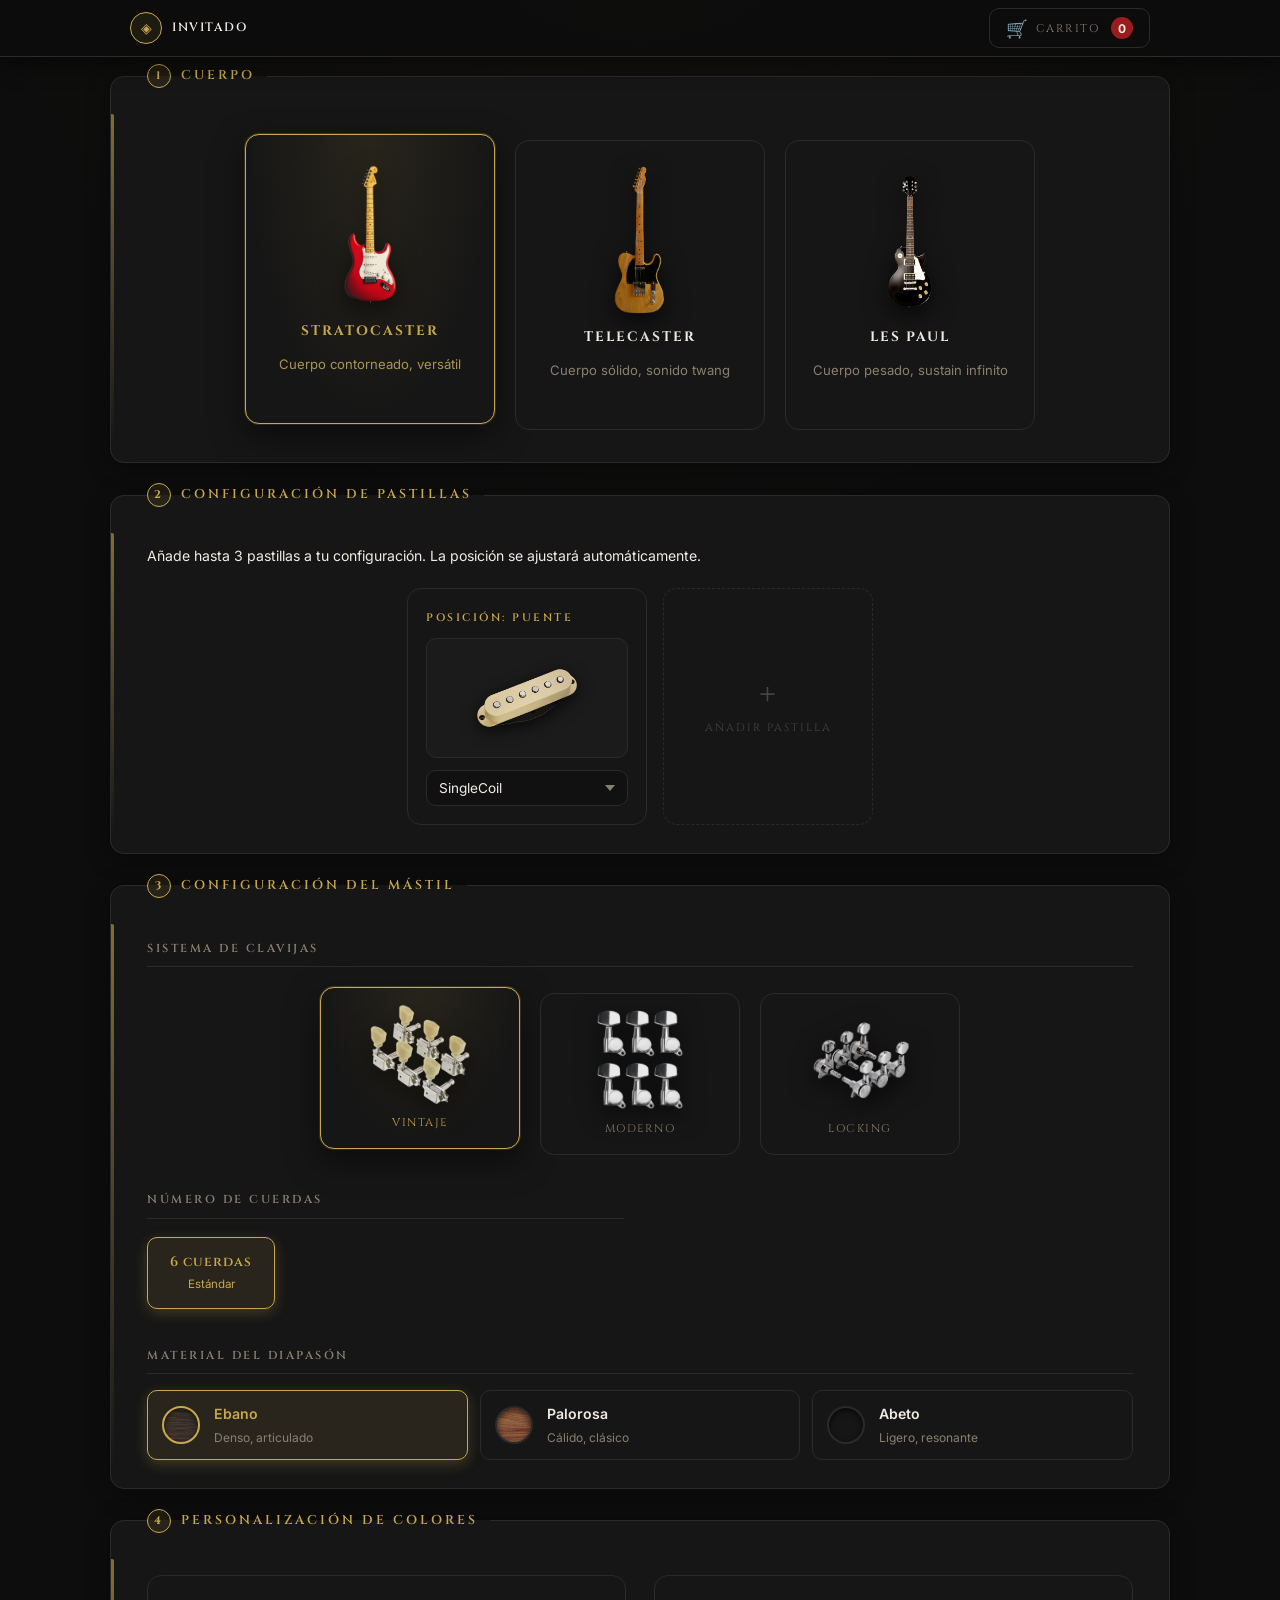
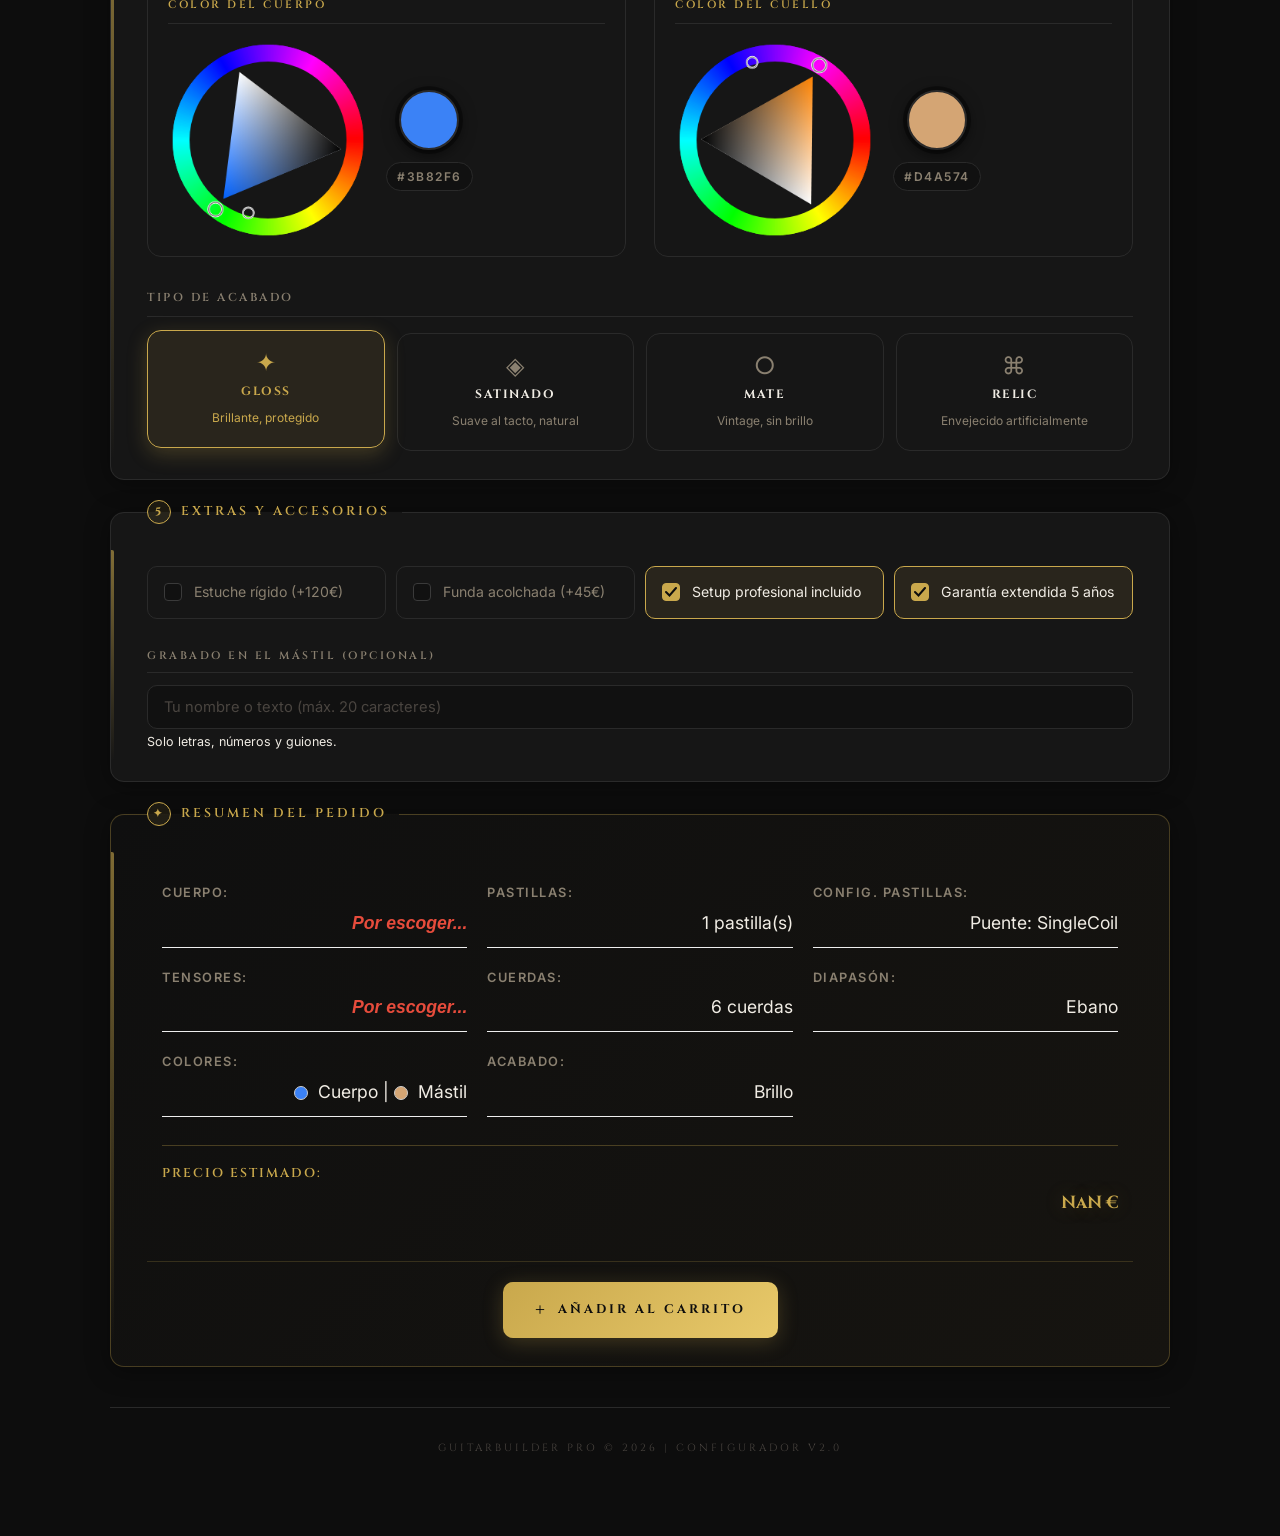
==== commit 96c9f03e: "Correct casing for guitar body and tuning peg options" ====
--- a/formulario_personalizacion_guitarra.html
+++ b/formulario_personalizacion_guitarra.html
@@ -64,7 +64,7 @@
 
                 <div class="opciones-radio" role="radiogroup" aria-label="Tipo de cuerpo">
                     <label class="opcion-tarjeta" id="opcion-tarjeta_cuerpo_strat">
-                        <input type="radio" name="cuerpo" value="stratocaster" id="cuerpo_strat" checked required>
+                        <input type="radio" name="cuerpo" value="Stratocaster" id="cuerpo_strat" checked required>
                         <div class="tarjeta-contenido">
                             <img src="./imgs/guitarra_strato.png" alt="Guitarra Stratocaster con cuerpo contorneado y tres pastillas simples" class="img-stratocaster">
                             <span class="nombre-opcion">Stratocaster</span>
@@ -73,7 +73,7 @@
                     </label>
 
                     <label class="opcion-tarjeta">
-                        <input type="radio" name="cuerpo" value="telecaster" id="cuerpo_tele" required>
+                        <input type="radio" name="cuerpo" value="Telecaster" id="cuerpo_tele" required>
                         <div class="tarjeta-contenido">
                             <img src="./imgs/guitarra_tele.png" alt="Guitarra Telecaster con cuerpo sólido y dos pastillas" class="img-telecaster">
                             <span class="nombre-opcion">Telecaster</span>
@@ -82,7 +82,7 @@
                     </label>
 
                     <label class="opcion-tarjeta">
-                        <input type="radio" name="cuerpo" value="lespaul" id="cuerpo_lp" required>
+                        <input type="radio" name="cuerpo" value="LesPaul" id="cuerpo_lp" required>
                         <div class="tarjeta-contenido">
                             <img src="./imgs/guitarra_lp.png" alt="Guitarra Les Paul con cuerpo pesado y dos pastillas dobles" class="img-lespaul">
                             <span class="nombre-opcion">Les Paul</span>
@@ -110,7 +110,7 @@
                     <h3>Sistema de Clavijas</h3>
                     <div class="opciones-radio" role="radiogroup" aria-label="Tipo de Clavija">
                         <label class="opcion-tarjeta mini">
-                            <input type="radio" name="clavijas" value="Vintaje" id="clavija_vintage" checked required>
+                            <input type="radio" name="clavijas" value="Vintage" id="clavija_vintage" checked required>
                             <div class="tarjeta-contenido">
                                 <img src="imgs/tensor_K.png" alt="Clavija tipo Kluson">
                                 <span>Vintaje</span>
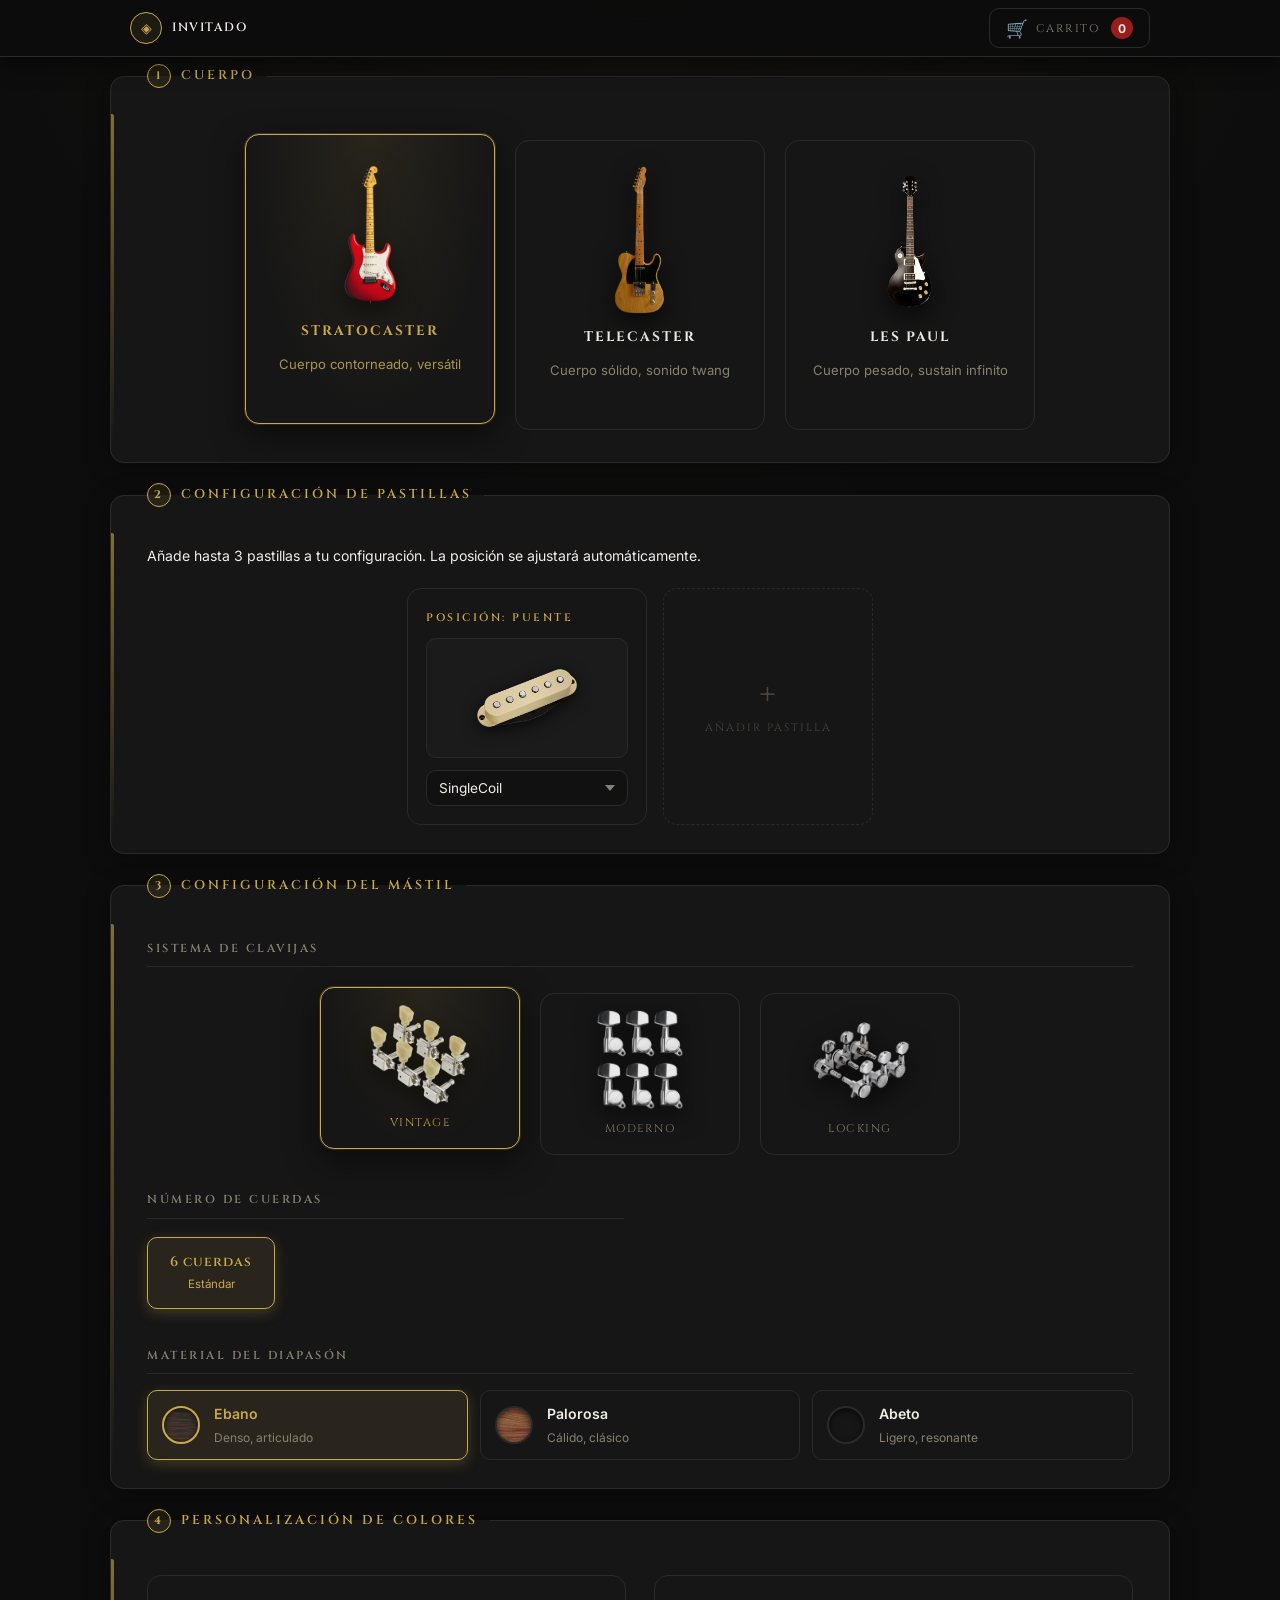
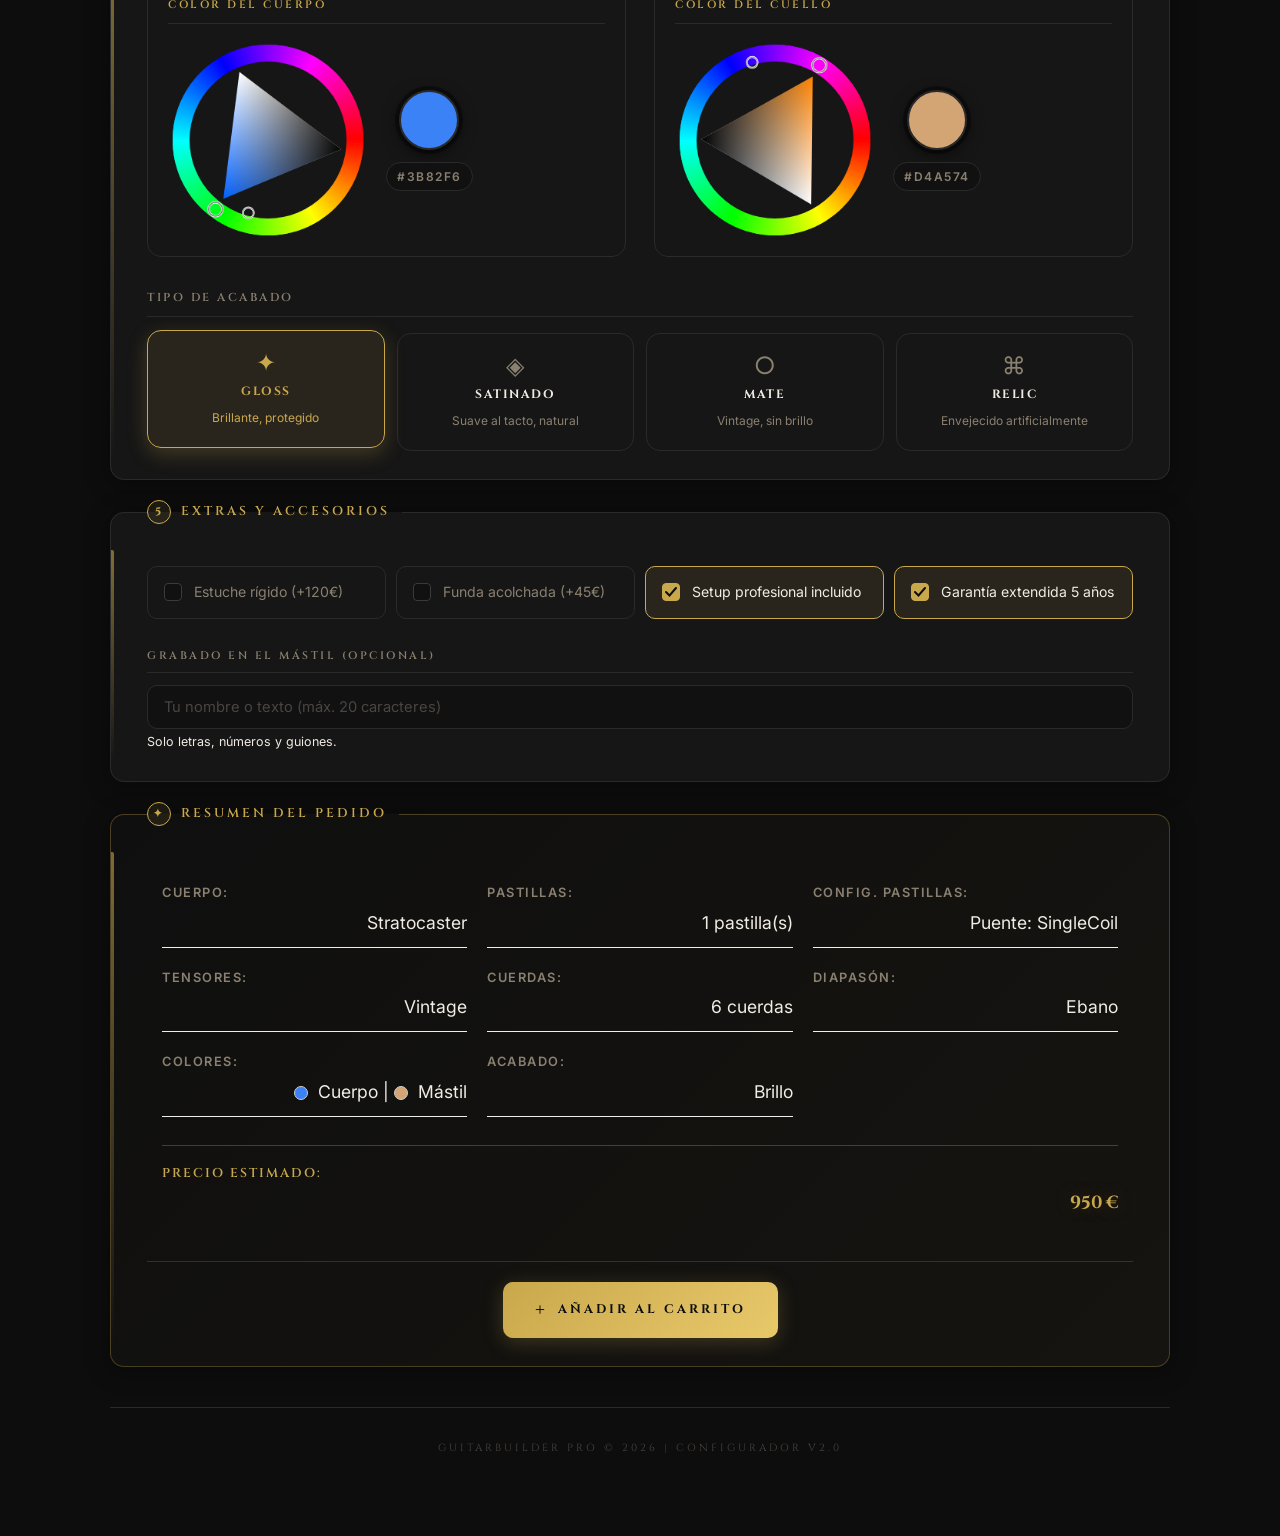
==== commit 8f27f91c: "Update formulario_personalizacion_guitarra.html" ====
--- a/formulario_personalizacion_guitarra.html
+++ b/formulario_personalizacion_guitarra.html
@@ -8,12 +8,8 @@
 <base target="_blank">
 </head>
 <body>
-    <!-- =========================================
-         BARRA DE NAVEGACIÓN SUPERIOR
-         ========================================= -->
     <nav class="barra-superior">
         <div class="barra-contenido">
-            <!-- Usuario -->
             <div class="barra-usuario">
                 <span class="usuario-icono">◈</span>
                 <span class="usuario-nombre" id="nombre-usuario">Invitado</span>
@@ -21,16 +17,12 @@
                     Salir
                 </button>
             </div>
-            
-            <!-- Carrito -->
             <div class="barra-carrito">
                 <button type="button" class="btn-carrito" id="btn-carrito" onclick="toggleCarrito()">
                     <span class="carrito-icono">🛒</span>
                     <span class="carrito-texto">Carrito</span>
                     <span class="carrito-contador" id="contador-carrito">0</span>
                 </button>
-                
-                <!-- Panel desplegable del carrito -->
                 <div class="panel-carrito" id="panel-carrito">
                     <div class="carrito-header">
                         <h3>Tu Configuración</h3>
@@ -105,7 +97,6 @@
             <fieldset class="grupo-configuracion" id="grupo-mastil">
                 <legend><h2 data-step="3">Configuración del Mástil</h2></legend>
 
-                <!-- Tensores -->
                 <div class="subgrupo">
                     <h3>Sistema de Clavijas</h3>
                     <div class="opciones-radio" role="radiogroup" aria-label="Tipo de Clavija">
@@ -113,7 +104,7 @@
                             <input type="radio" name="clavijas" value="Vintage" id="clavija_vintage" checked required>
                             <div class="tarjeta-contenido">
                                 <img src="imgs/tensor_K.png" alt="Clavija tipo Kluson">
-                                <span>Vintaje</span>
+                                <span>Vintage</span>
                             </div>
                         </label>
 
@@ -135,10 +126,7 @@
                     </div>
                 </div>
 
-                <!-- ENVOLTORIO NUEVO PARA LAS 2 COLUMNAS -->
                 <div class="contenedor-columnas">
-
-                    <!-- Cuerdas -->
                     <div class="subgrupo">
                         <h3>Número de Cuerdas</h3>
                         <div class="opciones-radio" role="radiogroup" aria-label="Número de cuerdas">
@@ -149,10 +137,8 @@
                             </label>
                         </div>
                     </div>
-
-                </div>
-
-                <!-- Material del diapasón (CON TEXTURAS REALES) -->
+                </div>
+
                 <div class="subgrupo">
                     <h3>Material del Diapasón</h3>
                     <div class="selector-materiales" role="radiogroup" aria-label="Material del diapasón">
@@ -219,7 +205,6 @@
                     </div>
                 </div>
 
-                <!-- Acabado -->
                 <div class="subgrupo">
                     <h3>Tipo de Acabado</h3>
                     <div class="grid-acabado">
@@ -285,10 +270,9 @@
                 </label>
                 </div>
 
-                <!-- Grabado personalizado -->
                 <div class="subgrupo campo-grabado">
                     <h3>Grabado en el mástil (opcional)</h3>
-                    <input type="text" name="grabado" id="grabado" 
+                    <input type="text" name="grabado" id="grabado"
                            maxlength="20" placeholder="Tu nombre o texto (máx. 20 caracteres)"
                            pattern="[A-Za-z0-9\s\-]{0,20}">
                     <small>Solo letras, números y guiones.</small>
@@ -314,7 +298,7 @@
                     </div>
                     <div class="resumen-item">
                         <span class="resumen-label">Tensores:</span>
-                        <span class="resumen-valor" id="resumen-tensor">Vintage Kluson</span>
+                        <span class="resumen-valor" id="resumen-tensor">Vintage</span>
                     </div>
                     <div class="resumen-item">
                         <span class="resumen-label">Cuerdas:</span>
@@ -337,8 +321,7 @@
                         <span class="resumen-valor" id="resumen-precio">1.299 €</span>
                     </div>
                 </div>
-                
-                <!-- Botón añadir al carrito -->
+
                 <div class="acciones-carrito-form">
                     <button type="button" class="btn-primario" id="btn-anadir-carrito" onclick="anadirAlCarrito()">
                         <span class="btn-icono">+</span>
@@ -355,32 +338,19 @@
 
     <script>
 
-        // =========================================
-        // GESTIÓN DEL USUARIO — Verificar sesión con Flask
-        // =========================================
-
-        const API_URL = "https://pr3-web.onrender.com";  // URL de tu Flask
+        const API_URL = "https://pr3-web.onrender.com";
 
         async function cargarUsuario() {
             const nombreElement = document.getElementById('nombre-usuario');
             const logoutBtn = document.getElementById('btn-logout');
-            
-            // 1. Intentar primero con localStorage (más fiable en archivos locales)
             const usuarioLocal = localStorage.getItem('guitarUser');
-            
             if (usuarioLocal) {
                 nombreElement.textContent = usuarioLocal;
                 if (logoutBtn) logoutBtn.style.display = 'inline-block';
             }
-
-            // 2. Intentar sincronizar con el servidor de fondo
             try {
-                const respuesta = await fetch(`${API_URL}/me`, {
-                    method: 'GET',
-                    credentials: 'include'
-                });
+                const respuesta = await fetch(`${API_URL}/me`, { method: 'GET', credentials: 'include' });
                 const datos = await respuesta.json();
-                
                 if (datos.logged_in && datos.user) {
                     const nombreMostrar = datos.user.nombre || datos.user.username;
                     nombreElement.textContent = nombreMostrar;
@@ -392,48 +362,40 @@
             }
         }
 
-        // Función para cerrar sesión
         function cerrarSesion() {
-            // Limpiar localStorage
             localStorage.removeItem('guitarUser');
             localStorage.removeItem('guitarUserId');
-            
-            // Llamar a Flask para cerrar sesión en el servidor
-            fetch(`${API_URL}/logout`, {
-                method: 'POST',
-                credentials: 'include'
-            }).finally(() => {
-                // Redirigir al login
+            fetch(`${API_URL}/logout`, { method: 'POST', credentials: 'include' }).finally(() => {
                 window.location.href = 'login.html';
             });
         }
-        
+
         let carrito = [];
-        
+
         function toggleCarrito() {
             const panel = document.getElementById('panel-carrito');
             panel.classList.toggle('activo');
         }
-        
+
         function actualizarCarritoUI() {
             const contador = document.getElementById('contador-carrito');
             const itemsContainer = document.getElementById('carrito-items');
             const vacioMsg = document.getElementById('carrito-vacio');
             const footer = document.getElementById('carrito-footer');
             const totalPrecio = document.getElementById('carrito-total-precio');
-            
+
             contador.textContent = carrito.length;
-            
+
             if (carrito.length === 0) {
                 vacioMsg.style.display = 'block';
                 itemsContainer.innerHTML = '';
                 footer.style.display = 'none';
                 return;
             }
-            
+
             vacioMsg.style.display = 'none';
             footer.style.display = 'block';
-            
+
             let total = 0;
             itemsContainer.innerHTML = carrito.map((item, index) => {
                 total += item.precio;
@@ -450,19 +412,17 @@
                     </div>
                 `;
             }).join('');
-            
+
             totalPrecio.textContent = total.toLocaleString('es-ES') + ' €';
         }
-        
+
         function anadirAlCarrito() {
             const precioTexto = document.getElementById('resumen-precio').textContent;
             const precio = parseInt(precioTexto.replace(/\D/g, ''));
 
-            // Leemos los valores CRUDOS del formulario (no los textos del resumen)
             const fd = new FormData(form);
             const datos = Object.fromEntries(fd);
 
-            // Configuración de pastillas: recogemos cada select dinámico con su posición
             const selectsPastillas = contenedorDinamico.querySelectorAll('select');
             const numPastillas = selectsPastillas.length;
             const configPastillas = [];
@@ -472,17 +432,14 @@
             });
 
             const config = {
-                // Campos que van directos al JSON del pedido
-                tipo:        datos.cuerpo || '',                       // tipoPedido (Forma)
-                madera:      datos.diapason || '',                     // maderaPedido
-                color:       datos.color_cuerpo || '',                 // colorPedido (cuerpo)
-                acabado:     datos.acabado || '',                      // acabadoPedido
-                pastilla:    configPastillas.join(' | '),              // pastillaPedido
-                clavija:     datos.clavijas || '',                     // clavijaPedido
-                inscripcion: (datos.grabado || '').trim(),             // InscripcionPedido
+                tipo:        datos.cuerpo || '',
+                madera:      datos.diapason || '',
+                color:       datos.color_cuerpo || '',
+                acabado:     datos.acabado || '',
+                pastilla:    configPastillas.join(' | '),
+                clavija:     datos.clavijas || '',
+                inscripcion: (datos.grabado || '').trim(),
                 precio:      precio,
-
-                // Datos extra que no van en el formato JSON pero conviene guardar
                 detalles: {
                     colorMastil: datos.color_mastil || '',
                     cuerdas:     datos.cuerdas || '',
@@ -492,7 +449,7 @@
 
             carrito.push(config);
             actualizarCarritoUI();
-            
+
             const btn = document.getElementById('btn-anadir-carrito');
             const originalText = btn.innerHTML;
             btn.innerHTML = '<span class="btn-icono">✓</span> Añadido';
@@ -502,29 +459,28 @@
                 btn.style.background = '';
             }, 1500);
         }
-        
+
         function eliminarDelCarrito(index) {
             carrito.splice(index, 1);
             actualizarCarritoUI();
         }
-        
+
         async function finalizarPedido() {
             if (carrito.length === 0) {
                 alert("El carrito está vacío");
                 return;
             }
 
-            // Enviamos la primera guitarra del carrito.
             const item = carrito[0];
 
             const datosPedido = {
-                tipo:        item.tipo,         // tipoPedido (Forma)
-                madera:      item.madera,       // maderaPedido
-                color:       item.color,        // colorPedido
-                acabado:     item.acabado,      // acabadoPedido
-                pastilla:    item.pastilla,     // pastillaPedido
-                clavija:     item.clavija,      // clavijaPedido
-                inscripcion: item.inscripcion,  // InscripcionPedido
+                tipo:        item.tipo,
+                madera:      item.madera,
+                color:       item.color,
+                acabado:     item.acabado,
+                pastilla:    item.pastilla,
+                clavija:     item.clavija,
+                inscripcion: item.inscripcion,
                 precio:      item.precio,
                 detalles:    JSON.stringify(item.detalles)
             };
@@ -533,7 +489,7 @@
                 const respuesta = await fetch(`${API_URL}/pedido`, {
                     method: 'POST',
                     headers: { 'Content-Type': 'application/json' },
-                    credentials: 'include', // CRÍTICO: Para enviar la cookie de sesión
+                    credentials: 'include',
                     body: JSON.stringify(datosPedido)
                 });
 
@@ -541,9 +497,9 @@
 
                 if (respuesta.ok) {
                     alert(`¡Pedido realizado con éxito! ID: ${resultado.pedido_id}`);
-                    carrito = []; // Vaciar carrito
+                    carrito = [];
                     actualizarCarritoUI();
-                    toggleCarrito(); // Cerrar panel
+                    toggleCarrito();
                 } else {
                     alert("Error: " + resultado.error);
                 }
@@ -552,7 +508,7 @@
                 alert("No se pudo conectar con el servidor.");
             }
         }
-        
+
         document.addEventListener('click', (e) => {
             const carritoContainer = document.querySelector('.barra-carrito');
             if (!carritoContainer.contains(e.target)) {
@@ -560,15 +516,12 @@
             }
         });
 
-        // =========================================
-        // RESTO DEL SCRIPT ORIGINAL
-        // =========================================
         const form = document.getElementById('configurador-guitarra');
 
         const textos = {
-            cuerpo: { stratocaster: 'Stratocaster', telecaster: 'Telecaster', lespaul: 'Les Paul' },
-            tensor: { 'Vintaje': 'Vintaje', 'Moderno': 'Moderno', 'Locking': 'Locking' },
-            diapason: { arce: 'Arce', palorosa: 'Palorosa', ebano: 'Ébano', pauferro: 'Pau Ferro', richlite: 'Richlite' },
+            cuerpo: { 'Stratocaster': 'Stratocaster', 'Telecaster': 'Telecaster', 'LesPaul': 'Les Paul' },
+            tensor: { 'Vintage': 'Vintage', 'Moderno': 'Moderno', 'Locking': 'Locking' },
+            diapason: { 'Ebano': 'Ebano', 'Palorosa': 'Palorosa', 'Abeto': 'Abeto' },
             acabado: { brillo: 'Brillo', satin: 'Satinado', mate: 'Mate', relic: 'Relic' },
             tipo_pastilla: { 'P-90': 'P-90', 'SingleCoil': 'SingleCoil', 'Humbucker': 'Humbucker' }
         };
@@ -597,7 +550,7 @@
         function renderizarPastillasDinamicas() {
             const selectsActuales = contenedorDinamico.querySelectorAll('select');
             const valoresGuardados = Array.from(selectsActuales).map(select => select.value);
-            
+
             let numActual = valoresGuardados.length > 0 ? valoresGuardados.length : 1;
             contenedorDinamico.innerHTML = '';
             const posiciones = nombresPosiciones[numActual];
@@ -606,12 +559,12 @@
                 const num = i + 1;
                 const valorPrevio = valoresGuardados[i] || 'SingleCoil';
                 const rutaImagen = imagenesPastillas[valorPrevio];
-                
+
                 const bloqueHTML = `
                     <div class="bloque-pastilla" id="bloque_pastilla_${num}">
                         ${numActual > 1 ? `<button type="button" class="btn-eliminar" onclick="eliminarPastilla(${i})" aria-label="Eliminar pastilla">✕</button>` : ''}
                         <h3 class="label-posicion">Posición: ${posiciones[i]}</h3>
-                        
+
                         <div class="imagen-pastilla-contenedor">
                             <img src="${rutaImagen}" alt="Pastilla ${valorPrevio}" id="img_pastilla_${num}">
                         </div>
@@ -636,7 +589,7 @@
                 `;
                 contenedorDinamico.insertAdjacentHTML('beforeend', btnAddHTML);
             }
-            
+
             actualizarResumen();
         }
 
@@ -672,7 +625,7 @@
 
         const PRECIOS = {
             base: 800,
-            cuerpo: { stratocaster: 100, telecaster: 120, lespaul: 250 },
+            cuerpo: { 'Stratocaster': 100, 'Telecaster': 120, 'LesPaul': 250 },
             pastillas: { 'SingleCoil': 50, 'Humbucker': 80, 'P-90': 70 },
             extras: { estuche: 120, fundas: 45, setup: 0, garantia: 0 }
         };
@@ -691,7 +644,7 @@
 
             const textoCuerpo = textos.cuerpo[datos.cuerpo];
             document.getElementById('resumen-cuerpo').innerHTML = validarTexto(textoCuerpo);
-            if(datos.cuerpo) precioTotal += PRECIOS.cuerpo[datos.cuerpo];
+            if (datos.cuerpo && PRECIOS.cuerpo[datos.cuerpo]) precioTotal += PRECIOS.cuerpo[datos.cuerpo];
 
             const selectsPastillas = contenedorDinamico.querySelectorAll('select');
             let detallePastillas = [];
@@ -699,19 +652,19 @@
                 const tipo = sel.value;
                 const pos = nombresPosiciones[selectsPastillas.length][index];
                 detallePastillas.push(`${pos}: ${textos.tipo_pastilla[tipo]}`);
-                precioTotal += PRECIOS.pastillas[tipo];
+                if (PRECIOS.pastillas[tipo]) precioTotal += PRECIOS.pastillas[tipo];
             });
-            
-            document.getElementById('resumen-pastillas').innerHTML = selectsPastillas.length > 0 
-                ? `${selectsPastillas.length} pastilla(s)` 
+
+            document.getElementById('resumen-pastillas').innerHTML = selectsPastillas.length > 0
+                ? `${selectsPastillas.length} pastilla(s)`
                 : validarTexto();
-            document.getElementById('resumen-tipos-pastilla').innerHTML = detallePastillas.length > 0 
-                ? detallePastillas.join(' | ') 
+            document.getElementById('resumen-tipos-pastilla').innerHTML = detallePastillas.length > 0
+                ? detallePastillas.join(' | ')
                 : validarTexto();
 
             const dotCuerpo = `<span class="color-muestra-resumen" style="background:${datos.color_cuerpo}"></span>`;
             const dotMastil = `<span class="color-muestra-resumen" style="background:${datos.color_mastil}"></span>`;
-            document.getElementById('resumen-colores').innerHTML = 
+            document.getElementById('resumen-colores').innerHTML =
                 `${dotCuerpo} Cuerpo | ${dotMastil} Mástil`;
 
             const extrasSeleccionados = fd.getAll('extras');
@@ -728,16 +681,10 @@
         }
 
         form.addEventListener('input', (e) => {
-            if (e.target.name === 'pastillas') {
-                generarSelectoresPastillas();
-            }
             actualizarResumen();
         });
 
         form.addEventListener('change', (e) => {
-            if (e.target.name === 'pastillas') {
-                generarSelectoresPastillas();
-            }
             actualizarResumen();
         });
 
@@ -810,13 +757,13 @@
                 ctx.fill();
                 ctx.restore();
 
-                const triR = innerR - 6;
+                const triRv = innerR - 6;
                 const a0 = (hue - 90) * Math.PI / 180;
                 const a1 = a0 + (2 * Math.PI / 3);
                 const a2 = a0 - (2 * Math.PI / 3);
 
-                const px = [cx + triR*Math.cos(a0), cx + triR*Math.cos(a1), cx + triR*Math.cos(a2)];
-                const py = [cy + triR*Math.sin(a0), cy + triR*Math.sin(a1), cy + triR*Math.sin(a2)];
+                const px = [cx + triRv*Math.cos(a0), cx + triRv*Math.cos(a1), cx + triRv*Math.cos(a2)];
+                const py = [cy + triRv*Math.sin(a0), cy + triRv*Math.sin(a1), cy + triRv*Math.sin(a2)];
 
                 ctx.save();
                 ctx.beginPath();
@@ -830,13 +777,13 @@
                 gColor.addColorStop(0, `hsl(${hue},100%,50%)`);
                 gColor.addColorStop(1, '#ffffff');
                 ctx.fillStyle = gColor;
-                ctx.fillRect(cx - triR - 4, cy - triR - 4, (triR + 4) * 2, (triR + 4) * 2);
+                ctx.fillRect(cx - triRv - 4, cy - triRv - 4, (triRv + 4) * 2, (triRv + 4) * 2);
 
                 const gDark = ctx.createLinearGradient(px[2], py[2], (px[0]+px[1])/2, (py[0]+py[1])/2);
                 gDark.addColorStop(0, 'rgba(0,0,0,1)');
                 gDark.addColorStop(1, 'rgba(0,0,0,0)');
                 ctx.fillStyle = gDark;
-                ctx.fillRect(cx - triR - 4, cy - triR - 4, (triR + 4) * 2, (triR + 4) * 2);
+                ctx.fillRect(cx - triRv - 4, cy - triRv - 4, (triRv + 4) * 2, (triRv + 4) * 2);
 
                 ctx.restore();
 
@@ -985,8 +932,6 @@
                     }
                 });
 
-                generarSelectoresPastillas();
-
                 for (let i = 1; i <= 3; i++) {
                     if (datos[`tipo_pastilla_${i}`]) {
                         const sel = document.getElementById(`tipo_pastilla_${i}`);
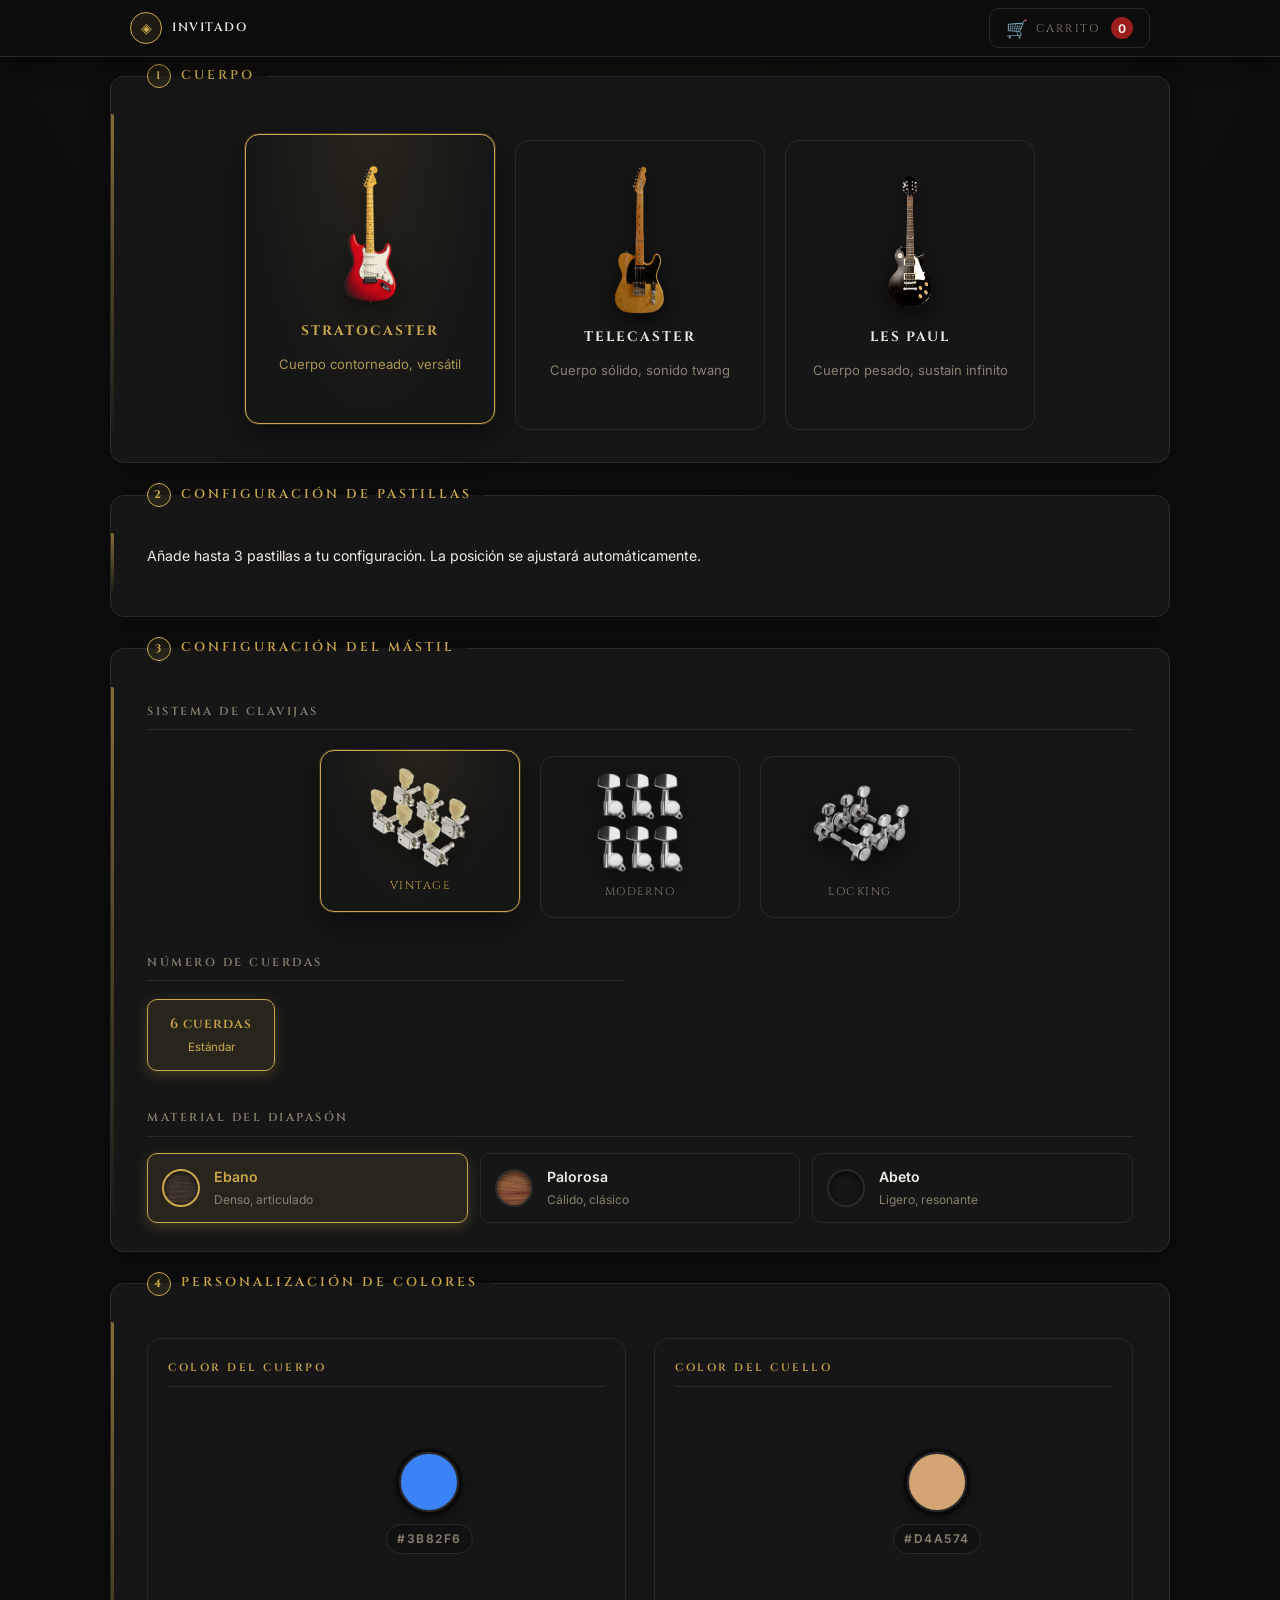
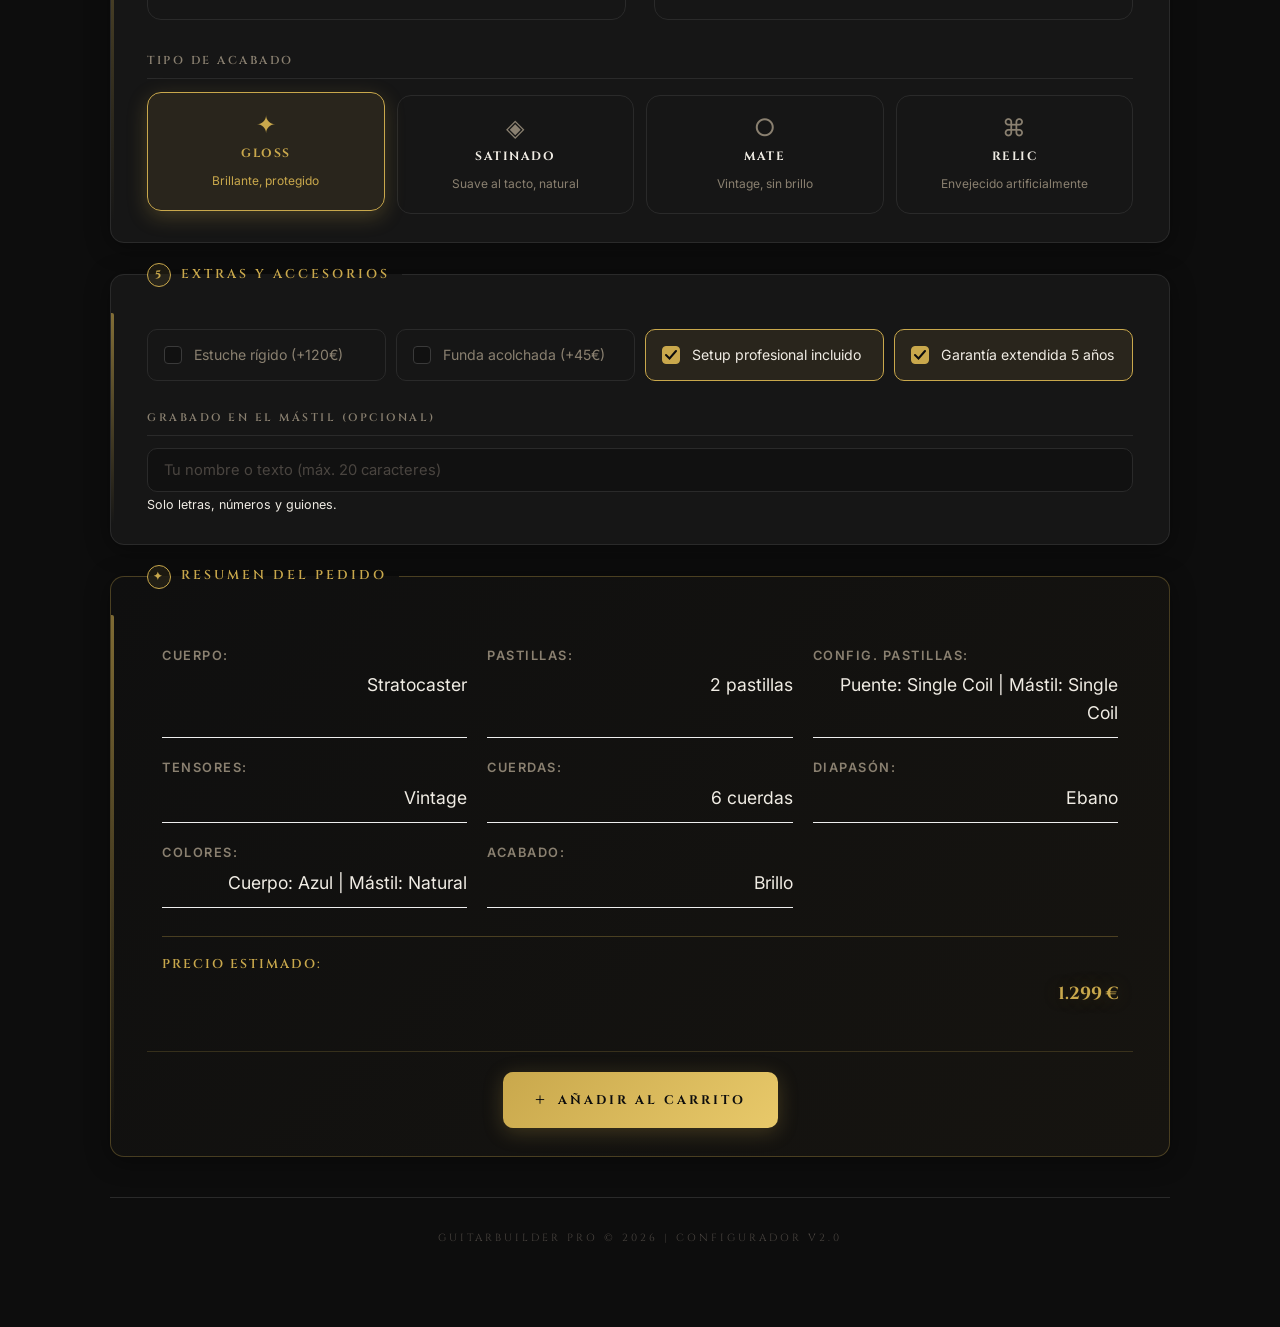
==== commit 8cd15354: "Refactor pickup configuration formatting" ====
--- a/formulario_personalizacion_guitarra.html
+++ b/formulario_personalizacion_guitarra.html
@@ -423,12 +423,16 @@
             const fd = new FormData(form);
             const datos = Object.fromEntries(fd);
 
+            // Configuración de pastillas: solo las seleccionadas, formato 1:SingleCoil, 2:Humbucker...
             const selectsPastillas = contenedorDinamico.querySelectorAll('select');
-            const numPastillas = selectsPastillas.length;
             const configPastillas = [];
             selectsPastillas.forEach((sel, index) => {
-                const pos = nombresPosiciones[numPastillas][index];
-                configPastillas.push(`${pos}: ${textos.tipo_pastilla[sel.value]}`);
+                const tipoRaw = sel.value; // single, humbucker, p90
+                const tipoFormateado = tipoRaw === 'single' ? 'SingleCoil' :
+                                       tipoRaw === 'humbucker' ? 'Humbucker' : 'P90';
+                configPastillas.push(`${index + 1}: ${tipoFormateado}`);
+            });
+            const pastillaString = configPastillas.join(', ');
             });
 
             const config = {
@@ -436,7 +440,7 @@
                 madera:      datos.diapason || '',
                 color:       datos.color_cuerpo || '',
                 acabado:     datos.acabado || '',
-                pastilla:    configPastillas.join(' | '),
+                pastilla:    pastillaString,
                 clavija:     datos.clavijas || '',
                 inscripcion: (datos.grabado || '').trim(),
                 precio:      precio,
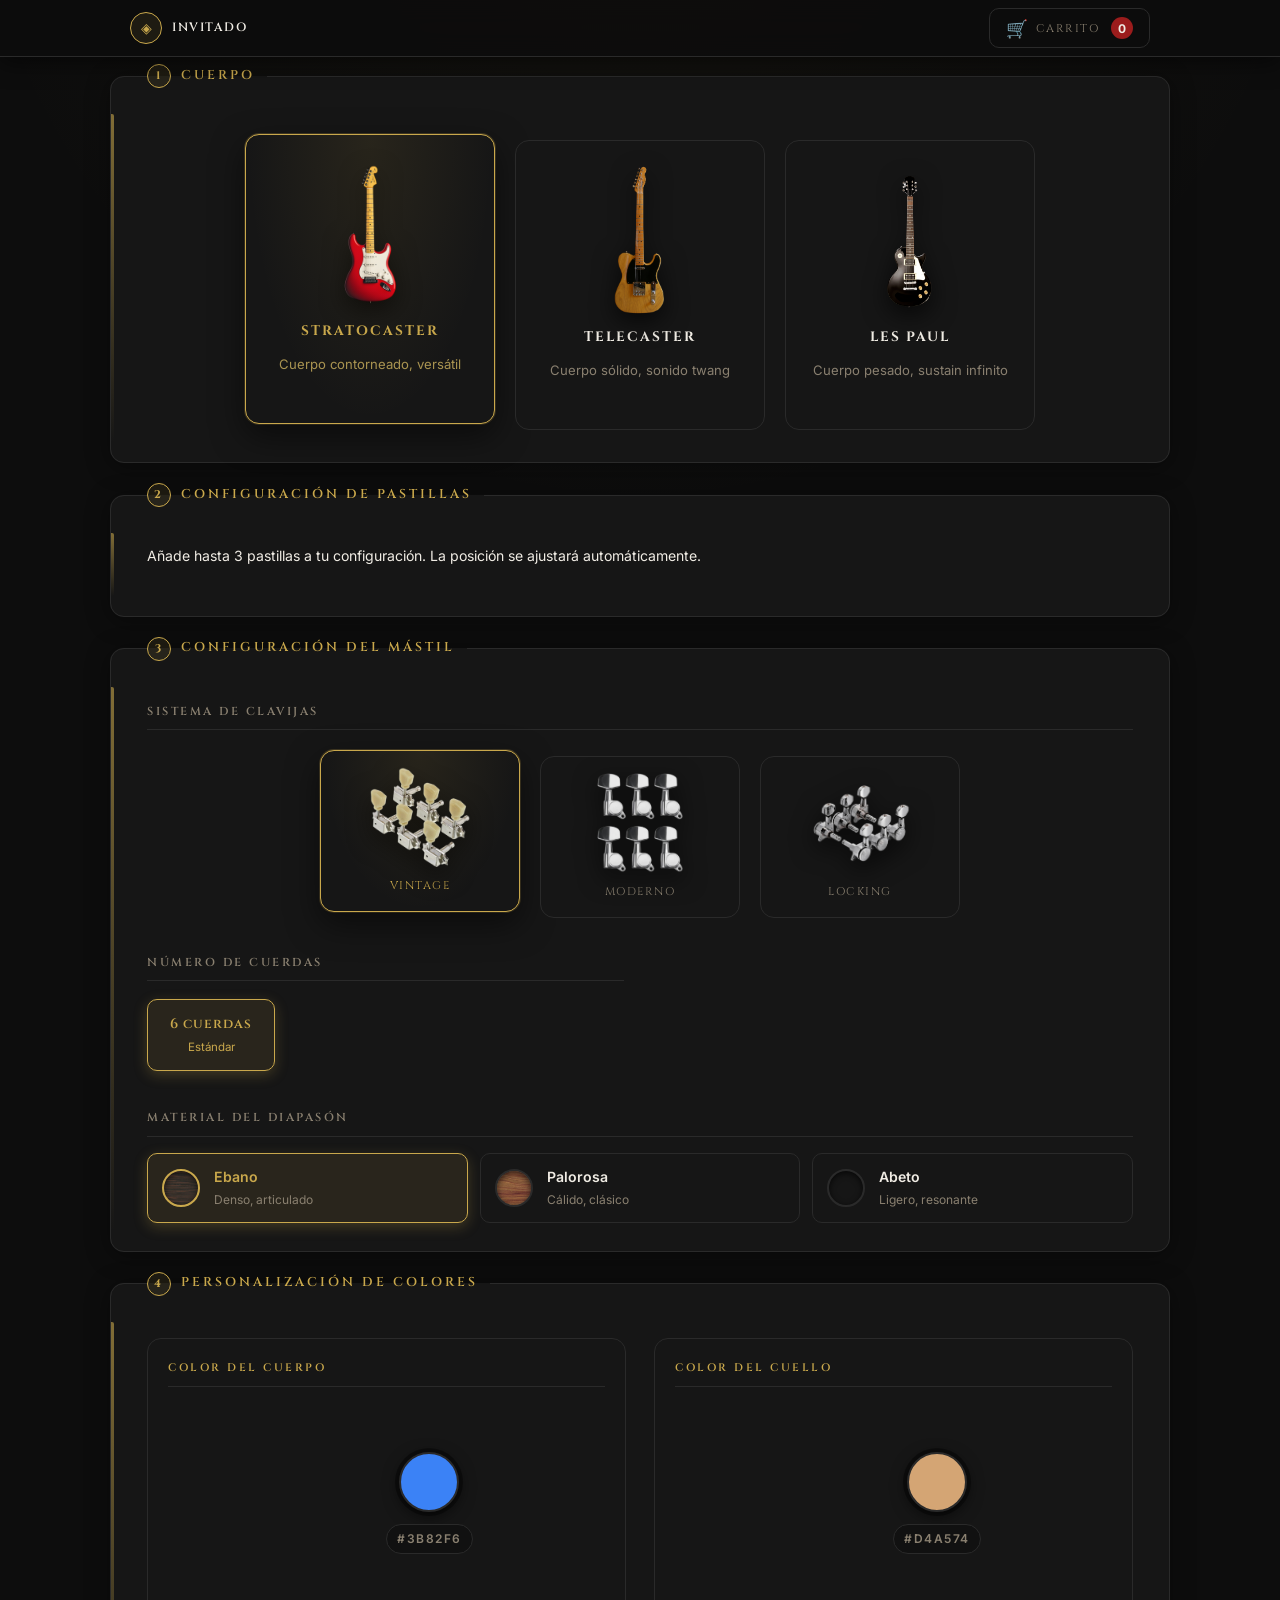
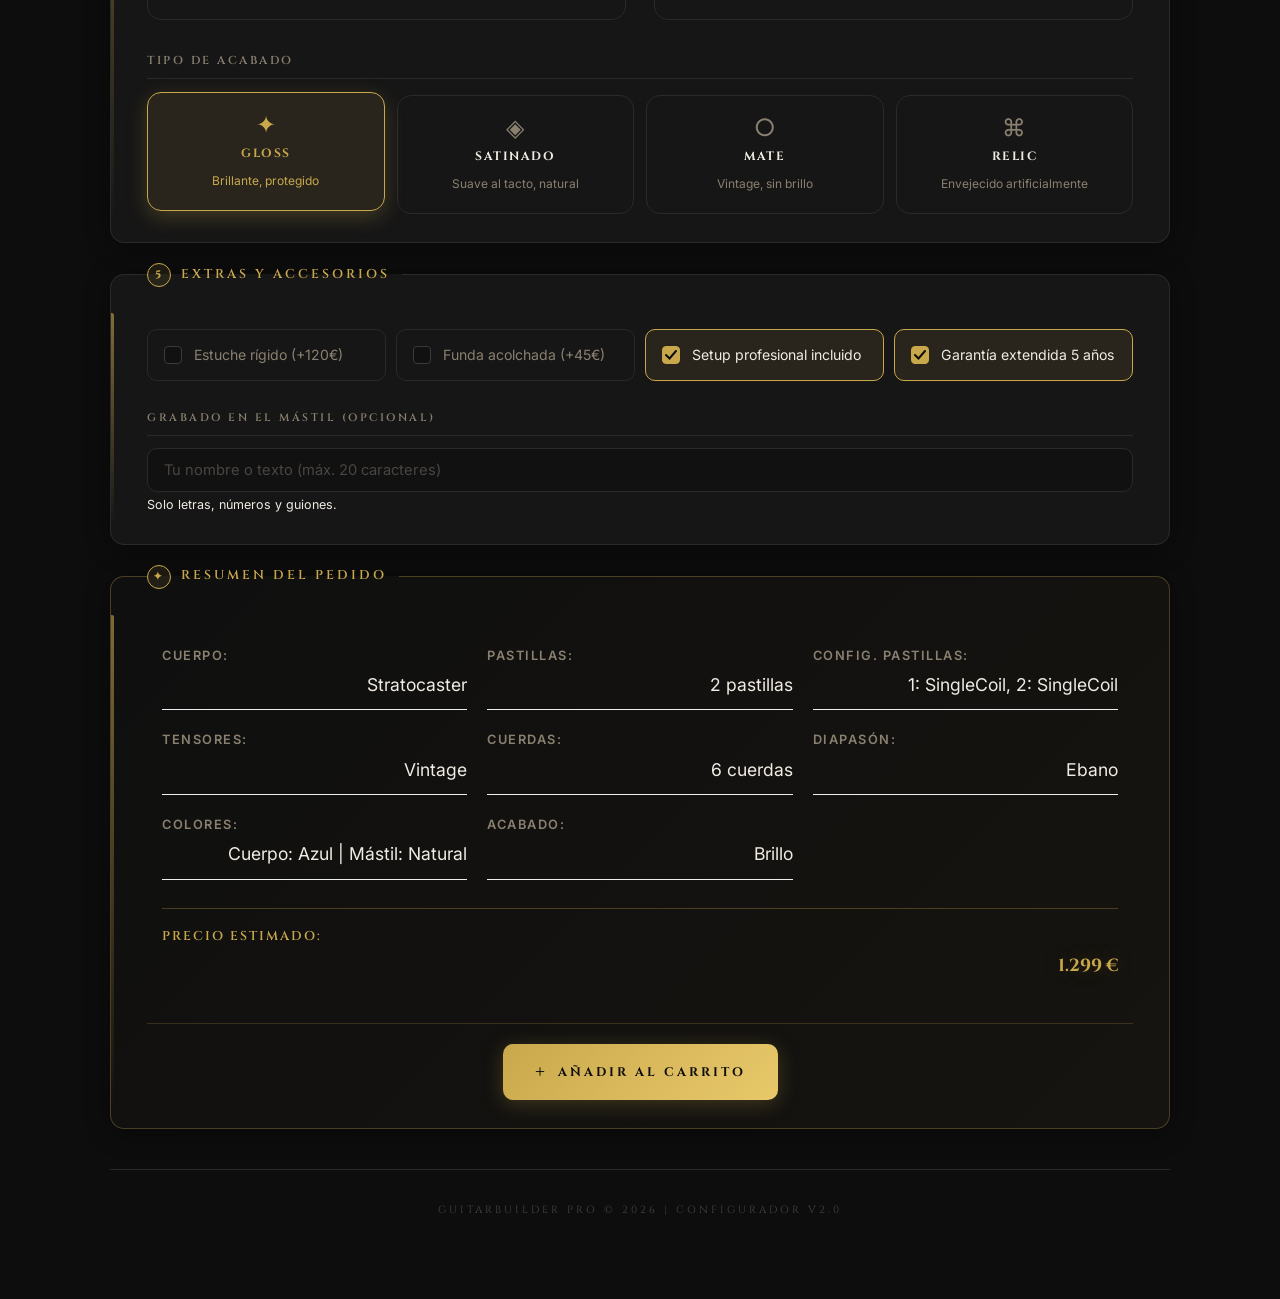
==== commit b2f655e9: "Remove commented steps from guitar customization form" ====
--- a/formulario_personalizacion_guitarra.html
+++ b/formulario_personalizacion_guitarra.html
@@ -50,7 +50,6 @@
     <main>
         <form id="configurador-guitarra" action="/procesar-pedido" method="POST">
 
-            <!-- PASO 1: CUERPO -->
             <fieldset class="grupo-configuracion" id="grupo-cuerpo">
                 <legend><h2 data-step="1">Cuerpo</h2></legend>
 
@@ -84,7 +83,6 @@
                 </div>
             </fieldset>
 
-            <!--PASO 2: Pastillas-->
             <fieldset class="grupo-configuracion" id="grupo-pastillas">
                 <legend><h2 data-step="2">Configuración de Pastillas</h2></legend>
                 <p style="color: var(--texto-secundario); margin-bottom: 20px;">Añade hasta 3 pastillas a tu configuración. La posición se ajustará automáticamente.</p>
@@ -93,7 +91,6 @@
                     </div>
             </fieldset>
 
-            <!-- PASO 3: MÁSTIL -->
             <fieldset class="grupo-configuracion" id="grupo-mastil">
                 <legend><h2 data-step="3">Configuración del Mástil</h2></legend>
 
@@ -175,7 +172,6 @@
 
             </fieldset>
 
-            <!-- PASO 4: COLORES -->
             <fieldset class="grupo-configuracion" id="grupo-colores">
                 <legend><h2 data-step="4">Personalización de Colores</h2></legend>
 
@@ -244,7 +240,6 @@
                 </div>
             </fieldset>
 
-            <!-- PASO 5: EXTRAS -->
             <fieldset class="grupo-configuracion" id="grupo-extras">
                 <legend><h2 data-step="5">Extras y Accesorios</h2></legend>
 
@@ -279,7 +274,6 @@
                 </div>
             </fieldset>
 
-            <!-- RESUMEN EN TIEMPO REAL -->
             <fieldset class="grupo-configuracion resumen-activo" id="grupo-resumen">
                 <legend><h2 data-step="✦">Resumen del Pedido</h2></legend>
 
@@ -294,7 +288,7 @@
                     </div>
                     <div class="resumen-item">
                         <span class="resumen-label">Config. pastillas:</span>
-                        <span class="resumen-valor" id="resumen-tipos-pastilla">Puente: Single Coil | Mástil: Single Coil</span>
+                        <span class="resumen-valor" id="resumen-tipos-pastilla">1: SingleCoil, 2: SingleCoil</span>
                     </div>
                     <div class="resumen-item">
                         <span class="resumen-label">Tensores:</span>
@@ -423,16 +417,10 @@
             const fd = new FormData(form);
             const datos = Object.fromEntries(fd);
 
-            // Configuración de pastillas: solo las seleccionadas, formato 1:SingleCoil, 2:Humbucker...
             const selectsPastillas = contenedorDinamico.querySelectorAll('select');
             const configPastillas = [];
             selectsPastillas.forEach((sel, index) => {
-                const tipoRaw = sel.value; // single, humbucker, p90
-                const tipoFormateado = tipoRaw === 'single' ? 'SingleCoil' :
-                                       tipoRaw === 'humbucker' ? 'Humbucker' : 'P90';
-                configPastillas.push(`${index + 1}: ${tipoFormateado}`);
-            });
-            const pastillaString = configPastillas.join(', ');
+                configPastillas.push(`${index + 1}: ${textos.tipo_pastilla[sel.value]}`);
             });
 
             const config = {
@@ -440,7 +428,7 @@
                 madera:      datos.diapason || '',
                 color:       datos.color_cuerpo || '',
                 acabado:     datos.acabado || '',
-                pastilla:    pastillaString,
+                pastilla:    configPastillas.join(', '),
                 clavija:     datos.clavijas || '',
                 inscripcion: (datos.grabado || '').trim(),
                 precio:      precio,
@@ -654,8 +642,7 @@
             let detallePastillas = [];
             selectsPastillas.forEach((sel, index) => {
                 const tipo = sel.value;
-                const pos = nombresPosiciones[selectsPastillas.length][index];
-                detallePastillas.push(`${pos}: ${textos.tipo_pastilla[tipo]}`);
+                detallePastillas.push(`${index + 1}: ${textos.tipo_pastilla[tipo]}`);
                 if (PRECIOS.pastillas[tipo]) precioTotal += PRECIOS.pastillas[tipo];
             });
 
@@ -663,7 +650,7 @@
                 ? `${selectsPastillas.length} pastilla(s)`
                 : validarTexto();
             document.getElementById('resumen-tipos-pastilla').innerHTML = detallePastillas.length > 0
-                ? detallePastillas.join(' | ')
+                ? detallePastillas.join(', ')
                 : validarTexto();
 
             const dotCuerpo = `<span class="color-muestra-resumen" style="background:${datos.color_cuerpo}"></span>`;
@@ -888,64 +875,4 @@
                 const hex = getColor();
                 hiddenInput.value = hex;
                 hexDisplay.textContent = hex.toUpperCase();
-                preview.style.background = hex;
-                actualizarResumen();
-            }
-
-            canvas.addEventListener('mousedown',  e => { dragging = null; updateFromEvent(e); });
-            canvas.addEventListener('touchstart',  e => { e.preventDefault(); dragging = null; updateFromEvent(e); }, { passive: false });
-            window.addEventListener('mousemove',  e => { if (dragging) updateFromEvent(e); });
-            window.addEventListener('touchmove',  e => { if (dragging) { e.preventDefault(); updateFromEvent(e); } }, { passive: false });
-            window.addEventListener('mouseup',    () => dragging = null);
-            window.addEventListener('touchend',   () => dragging = null);
-
-            const initHSB = hexToHSB(initialColor);
-            hue = initHSB.h;
-            triSat = initHSB.s;
-            triBri = initHSB.b;
-            drawWheel();
-        }
-
-        initRuedaColor('rueda-cuerpo', 'color_cuerpo', 'hex_cuerpo', 'preview-cuerpo', '#3B82F6');
-        initRuedaColor('rueda-cuello', 'color_mastil', 'hex_mastil', 'preview-cuello', '#D4A574');
-
-        window.addEventListener('load', () => {
-            cargarUsuario();
-            renderizarPastillasDinamicas();
-
-            const guardado = localStorage.getItem('configGuitarra');
-            if (guardado) {
-                const datos = JSON.parse(guardado);
-
-                Object.keys(datos).forEach(key => {
-                    if (key.startsWith('tipo_pastilla_')) return;
-
-                    const val = datos[key];
-                    const input = form.elements[key];
-                    if (!input) return;
-
-                    if (input.type === 'checkbox') {
-                        input.checked = true;
-                    } else if (input.type === 'radio') {
-                        const radio = form.querySelector(`[name="${key}"][value="${val}"]`);
-                        if (radio) radio.checked = true;
-                    } else if (input.tagName === 'SELECT') {
-                        input.value = val;
-                    } else {
-                        input.value = val;
-                    }
-                });
-
-                for (let i = 1; i <= 3; i++) {
-                    if (datos[`tipo_pastilla_${i}`]) {
-                        const sel = document.getElementById(`tipo_pastilla_${i}`);
-                        if (sel) sel.value = datos[`tipo_pastilla_${i}`];
-                    }
-                }
-
-                actualizarResumen();
-            }
-        });
-    </script>
-</body>
-</html>
+                preview.style.
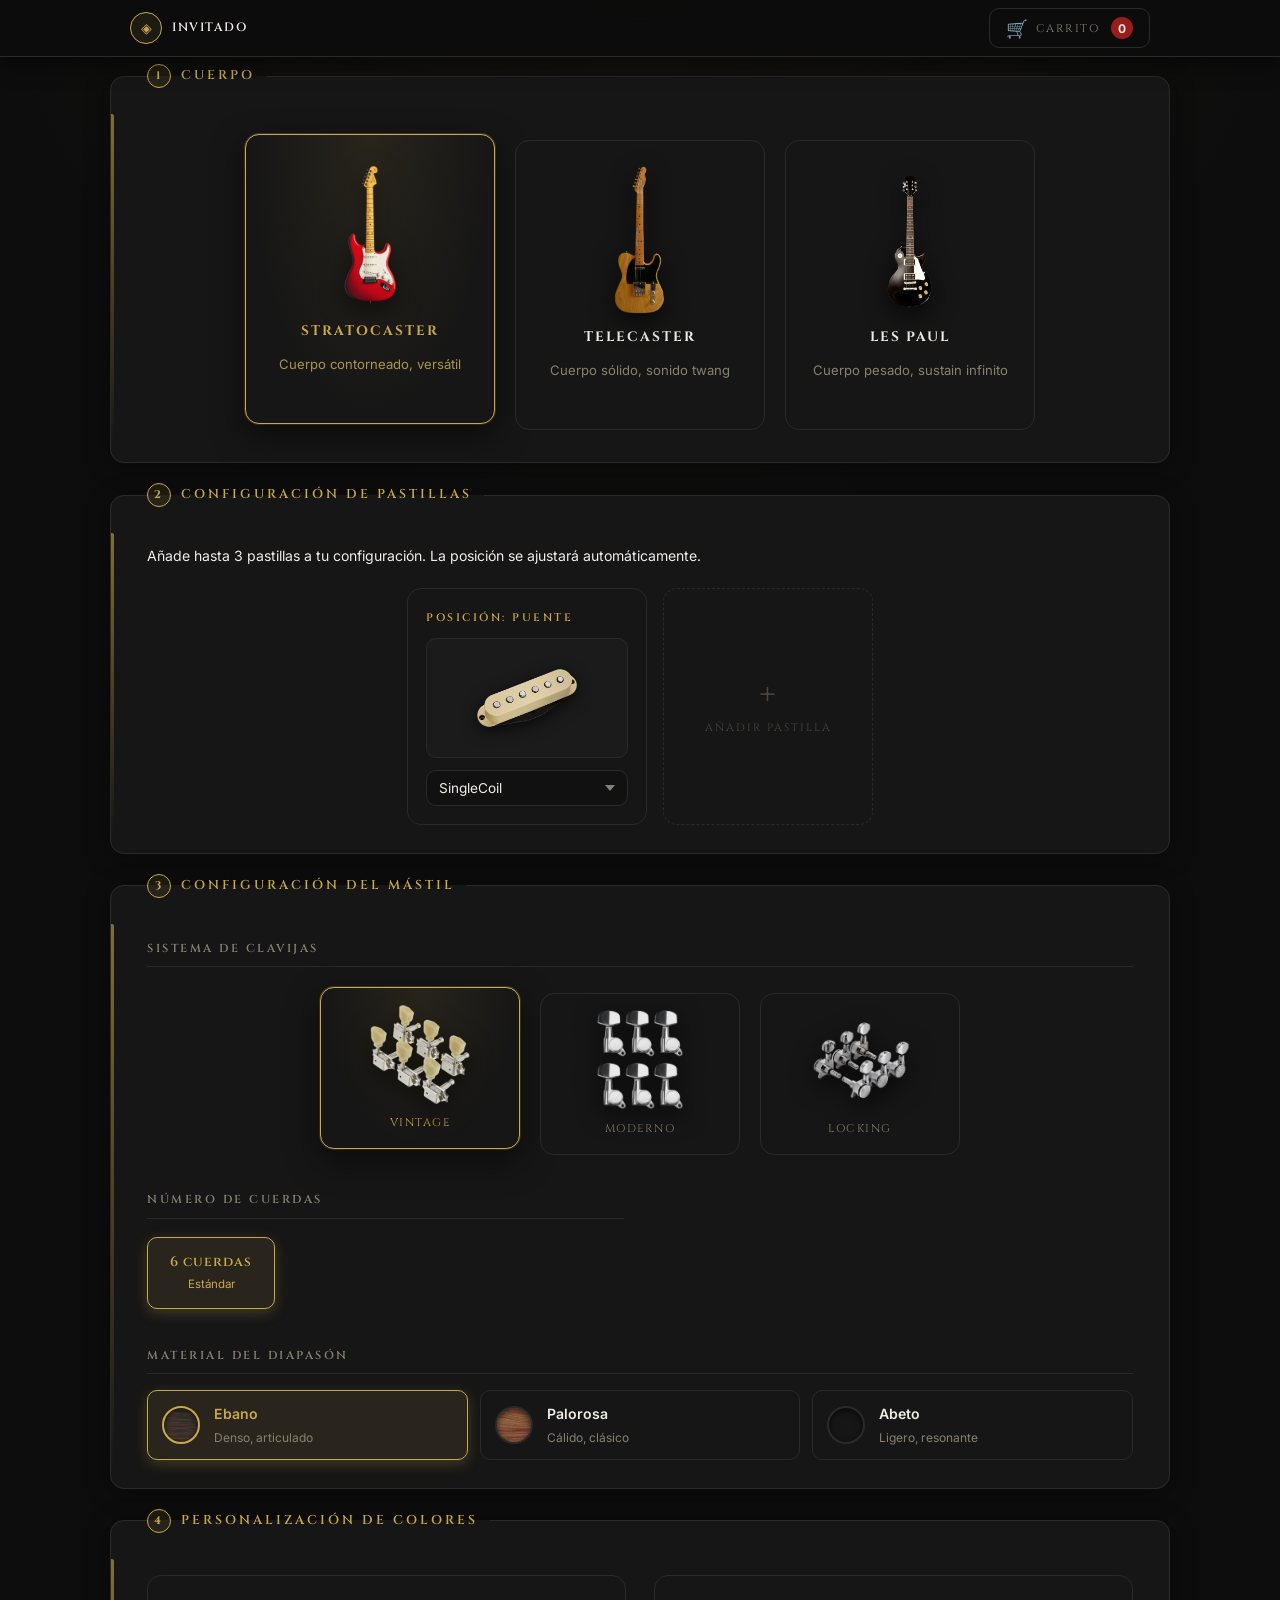
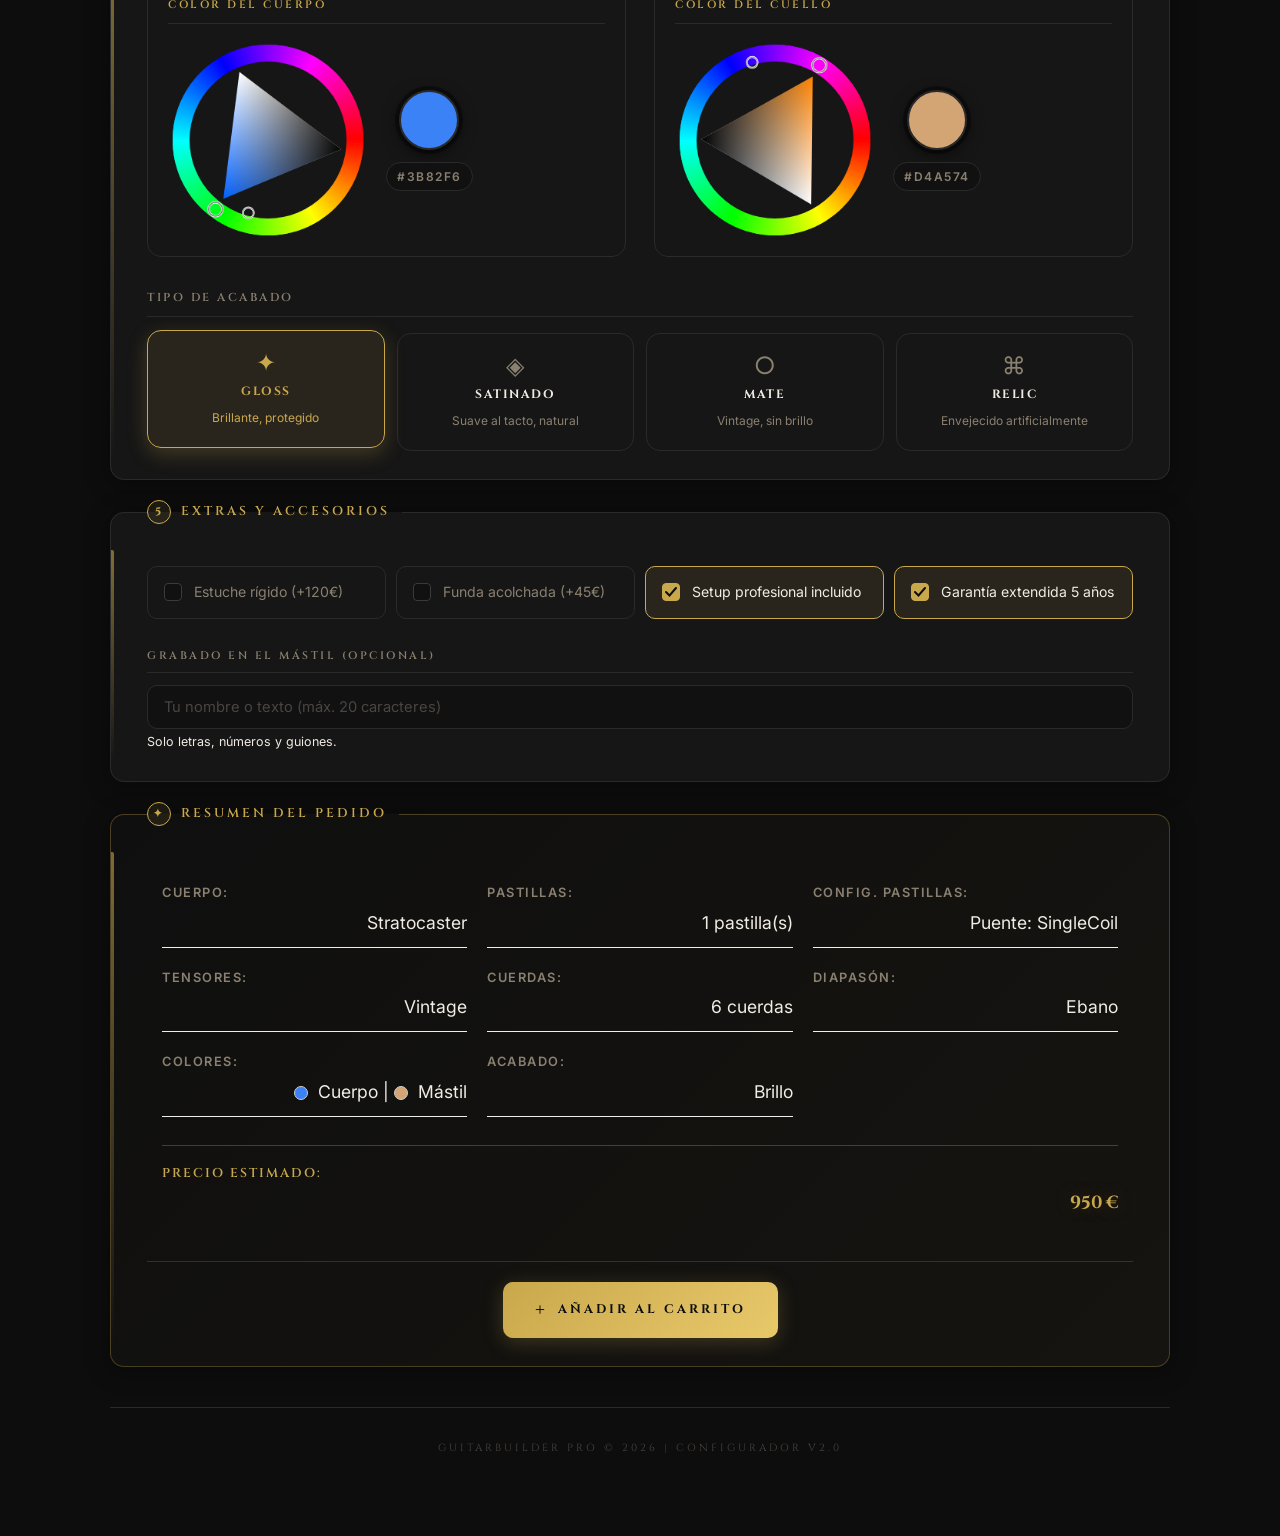
==== commit 6237b513: "Update formulario_personalizacion_guitarra.html" ====
--- a/formulario_personalizacion_guitarra.html
+++ b/formulario_personalizacion_guitarra.html
@@ -50,6 +50,7 @@
     <main>
         <form id="configurador-guitarra" action="/procesar-pedido" method="POST">
 
+            <!-- PASO 1: CUERPO -->
             <fieldset class="grupo-configuracion" id="grupo-cuerpo">
                 <legend><h2 data-step="1">Cuerpo</h2></legend>
 
@@ -83,6 +84,7 @@
                 </div>
             </fieldset>
 
+            <!--PASO 2: Pastillas-->
             <fieldset class="grupo-configuracion" id="grupo-pastillas">
                 <legend><h2 data-step="2">Configuración de Pastillas</h2></legend>
                 <p style="color: var(--texto-secundario); margin-bottom: 20px;">Añade hasta 3 pastillas a tu configuración. La posición se ajustará automáticamente.</p>
@@ -91,6 +93,7 @@
                     </div>
             </fieldset>
 
+            <!-- PASO 3: MÁSTIL -->
             <fieldset class="grupo-configuracion" id="grupo-mastil">
                 <legend><h2 data-step="3">Configuración del Mástil</h2></legend>
 
@@ -172,6 +175,7 @@
 
             </fieldset>
 
+            <!-- PASO 4: COLORES -->
             <fieldset class="grupo-configuracion" id="grupo-colores">
                 <legend><h2 data-step="4">Personalización de Colores</h2></legend>
 
@@ -240,6 +244,7 @@
                 </div>
             </fieldset>
 
+            <!-- PASO 5: EXTRAS -->
             <fieldset class="grupo-configuracion" id="grupo-extras">
                 <legend><h2 data-step="5">Extras y Accesorios</h2></legend>
 
@@ -274,6 +279,7 @@
                 </div>
             </fieldset>
 
+            <!-- RESUMEN EN TIEMPO REAL -->
             <fieldset class="grupo-configuracion resumen-activo" id="grupo-resumen">
                 <legend><h2 data-step="✦">Resumen del Pedido</h2></legend>
 
@@ -288,7 +294,7 @@
                     </div>
                     <div class="resumen-item">
                         <span class="resumen-label">Config. pastillas:</span>
-                        <span class="resumen-valor" id="resumen-tipos-pastilla">1: SingleCoil, 2: SingleCoil</span>
+                        <span class="resumen-valor" id="resumen-tipos-pastilla">Puente: Single Coil | Mástil: Single Coil</span>
                     </div>
                     <div class="resumen-item">
                         <span class="resumen-label">Tensores:</span>
@@ -418,9 +424,11 @@
             const datos = Object.fromEntries(fd);
 
             const selectsPastillas = contenedorDinamico.querySelectorAll('select');
+            const numPastillas = selectsPastillas.length;
             const configPastillas = [];
             selectsPastillas.forEach((sel, index) => {
-                configPastillas.push(`${index + 1}: ${textos.tipo_pastilla[sel.value]}`);
+                const pos = nombresPosiciones[numPastillas][index];
+                configPastillas.push(`${pos}: ${textos.tipo_pastilla[sel.value]}`);
             });
 
             const config = {
@@ -428,7 +436,7 @@
                 madera:      datos.diapason || '',
                 color:       datos.color_cuerpo || '',
                 acabado:     datos.acabado || '',
-                pastilla:    configPastillas.join(', '),
+                pastilla:    configPastillas.join(' | '),
                 clavija:     datos.clavijas || '',
                 inscripcion: (datos.grabado || '').trim(),
                 precio:      precio,
@@ -642,7 +650,8 @@
             let detallePastillas = [];
             selectsPastillas.forEach((sel, index) => {
                 const tipo = sel.value;
-                detallePastillas.push(`${index + 1}: ${textos.tipo_pastilla[tipo]}`);
+                const pos = nombresPosiciones[selectsPastillas.length][index];
+                detallePastillas.push(`${pos}: ${textos.tipo_pastilla[tipo]}`);
                 if (PRECIOS.pastillas[tipo]) precioTotal += PRECIOS.pastillas[tipo];
             });
 
@@ -650,7 +659,7 @@
                 ? `${selectsPastillas.length} pastilla(s)`
                 : validarTexto();
             document.getElementById('resumen-tipos-pastilla').innerHTML = detallePastillas.length > 0
-                ? detallePastillas.join(', ')
+                ? detallePastillas.join(' | ')
                 : validarTexto();
 
             const dotCuerpo = `<span class="color-muestra-resumen" style="background:${datos.color_cuerpo}"></span>`;
@@ -875,4 +884,64 @@
                 const hex = getColor();
                 hiddenInput.value = hex;
                 hexDisplay.textContent = hex.toUpperCase();
-                preview.style.
+                preview.style.background = hex;
+                actualizarResumen();
+            }
+
+            canvas.addEventListener('mousedown',  e => { dragging = null; updateFromEvent(e); });
+            canvas.addEventListener('touchstart',  e => { e.preventDefault(); dragging = null; updateFromEvent(e); }, { passive: false });
+            window.addEventListener('mousemove',  e => { if (dragging) updateFromEvent(e); });
+            window.addEventListener('touchmove',  e => { if (dragging) { e.preventDefault(); updateFromEvent(e); } }, { passive: false });
+            window.addEventListener('mouseup',    () => dragging = null);
+            window.addEventListener('touchend',   () => dragging = null);
+
+            const initHSB = hexToHSB(initialColor);
+            hue = initHSB.h;
+            triSat = initHSB.s;
+            triBri = initHSB.b;
+            drawWheel();
+        }
+
+        initRuedaColor('rueda-cuerpo', 'color_cuerpo', 'hex_cuerpo', 'preview-cuerpo', '#3B82F6');
+        initRuedaColor('rueda-cuello', 'color_mastil', 'hex_mastil', 'preview-cuello', '#D4A574');
+
+        window.addEventListener('load', () => {
+            cargarUsuario();
+            renderizarPastillasDinamicas();
+
+            const guardado = localStorage.getItem('configGuitarra');
+            if (guardado) {
+                const datos = JSON.parse(guardado);
+
+                Object.keys(datos).forEach(key => {
+                    if (key.startsWith('tipo_pastilla_')) return;
+
+                    const val = datos[key];
+                    const input = form.elements[key];
+                    if (!input) return;
+
+                    if (input.type === 'checkbox') {
+                        input.checked = true;
+                    } else if (input.type === 'radio') {
+                        const radio = form.querySelector(`[name="${key}"][value="${val}"]`);
+                        if (radio) radio.checked = true;
+                    } else if (input.tagName === 'SELECT') {
+                        input.value = val;
+                    } else {
+                        input.value = val;
+                    }
+                });
+
+                for (let i = 1; i <= 3; i++) {
+                    if (datos[`tipo_pastilla_${i}`]) {
+                        const sel = document.getElementById(`tipo_pastilla_${i}`);
+                        if (sel) sel.value = datos[`tipo_pastilla_${i}`];
+                    }
+                }
+
+                actualizarResumen();
+            }
+        });
+    </script>
+</body>
+</html>
